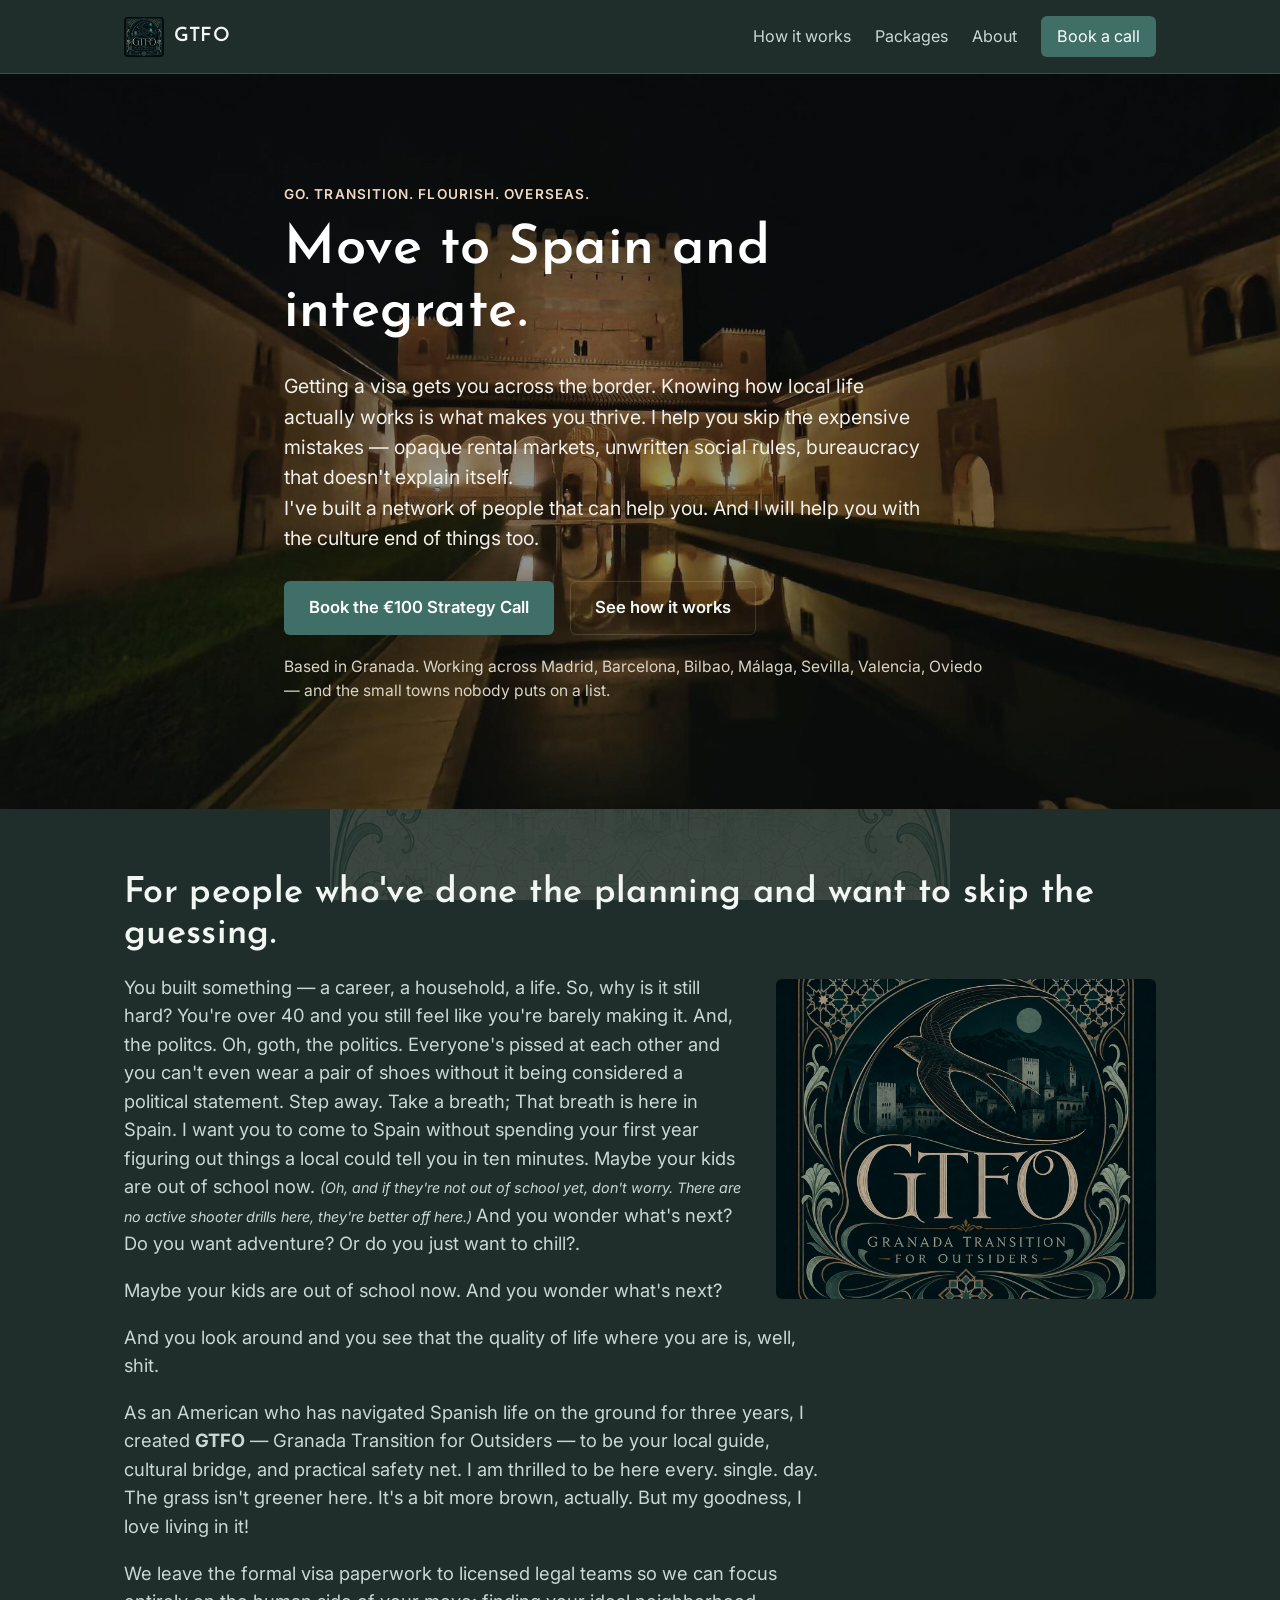
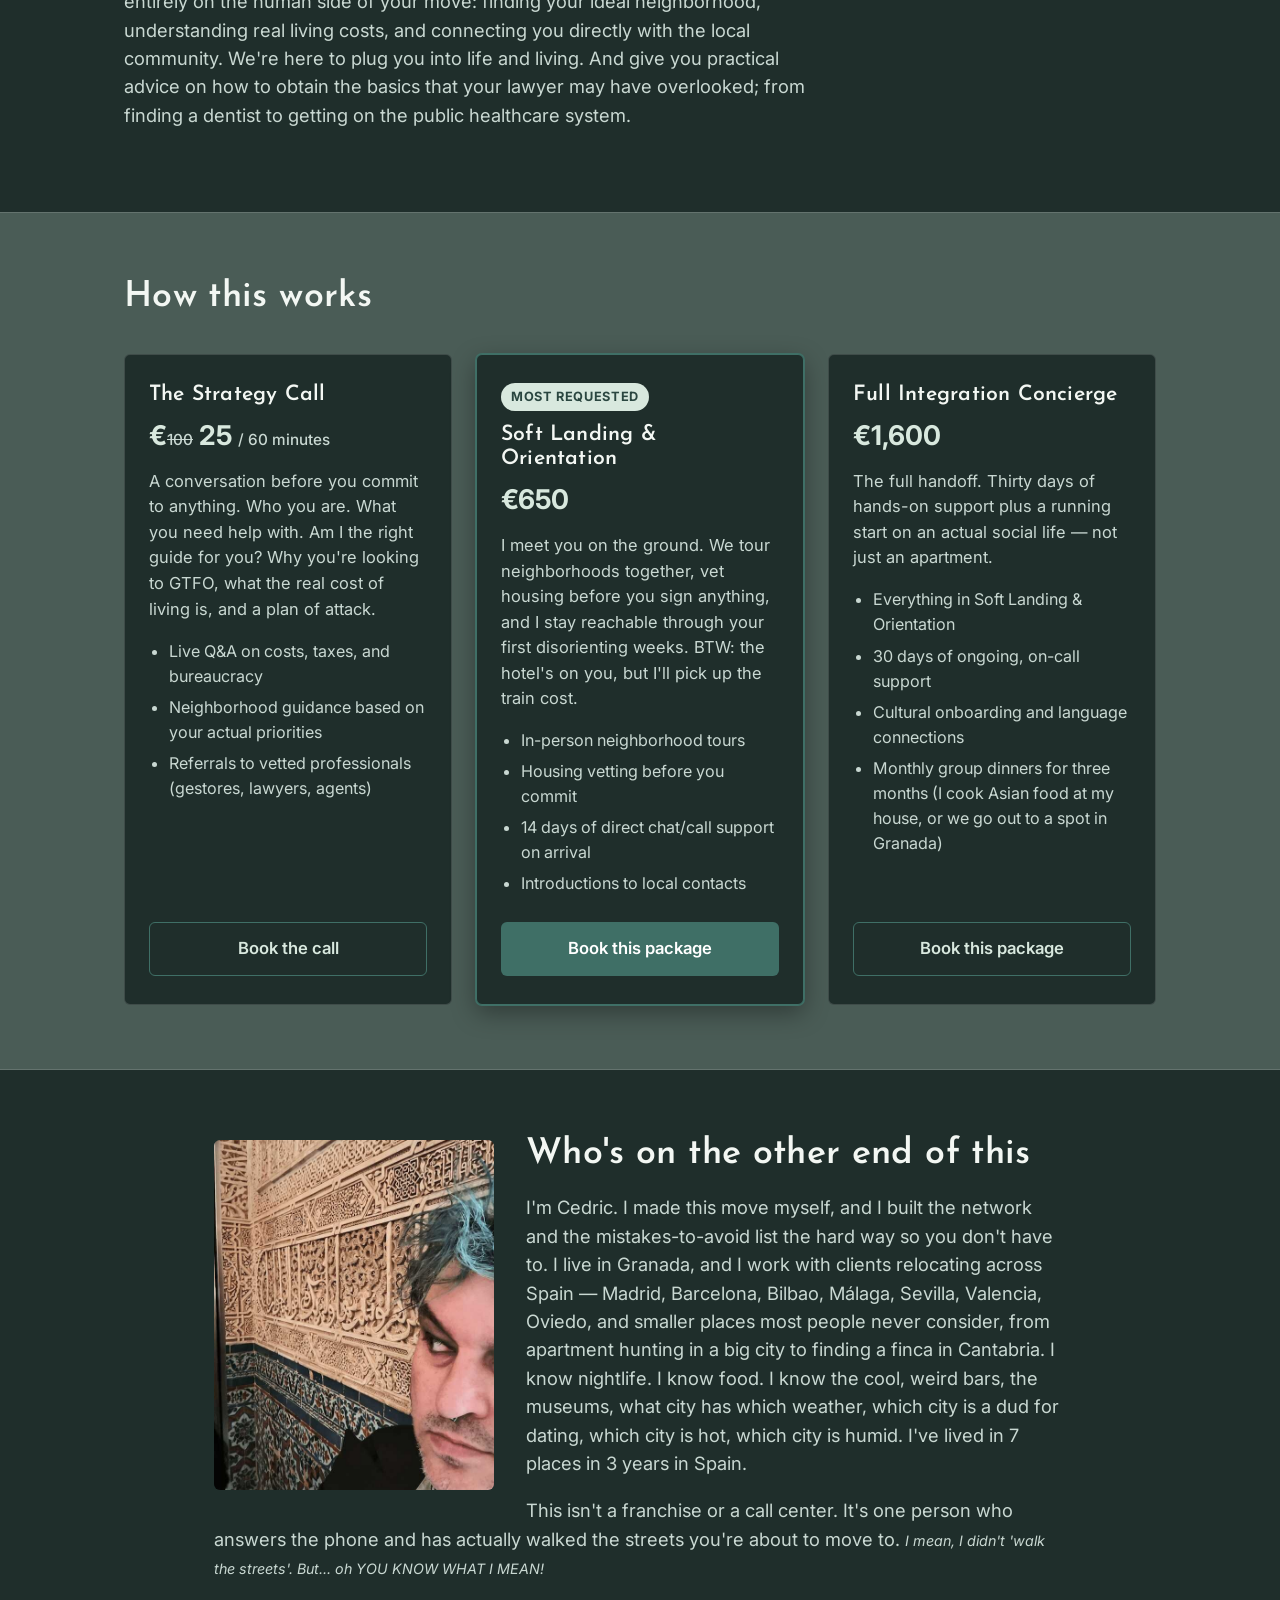
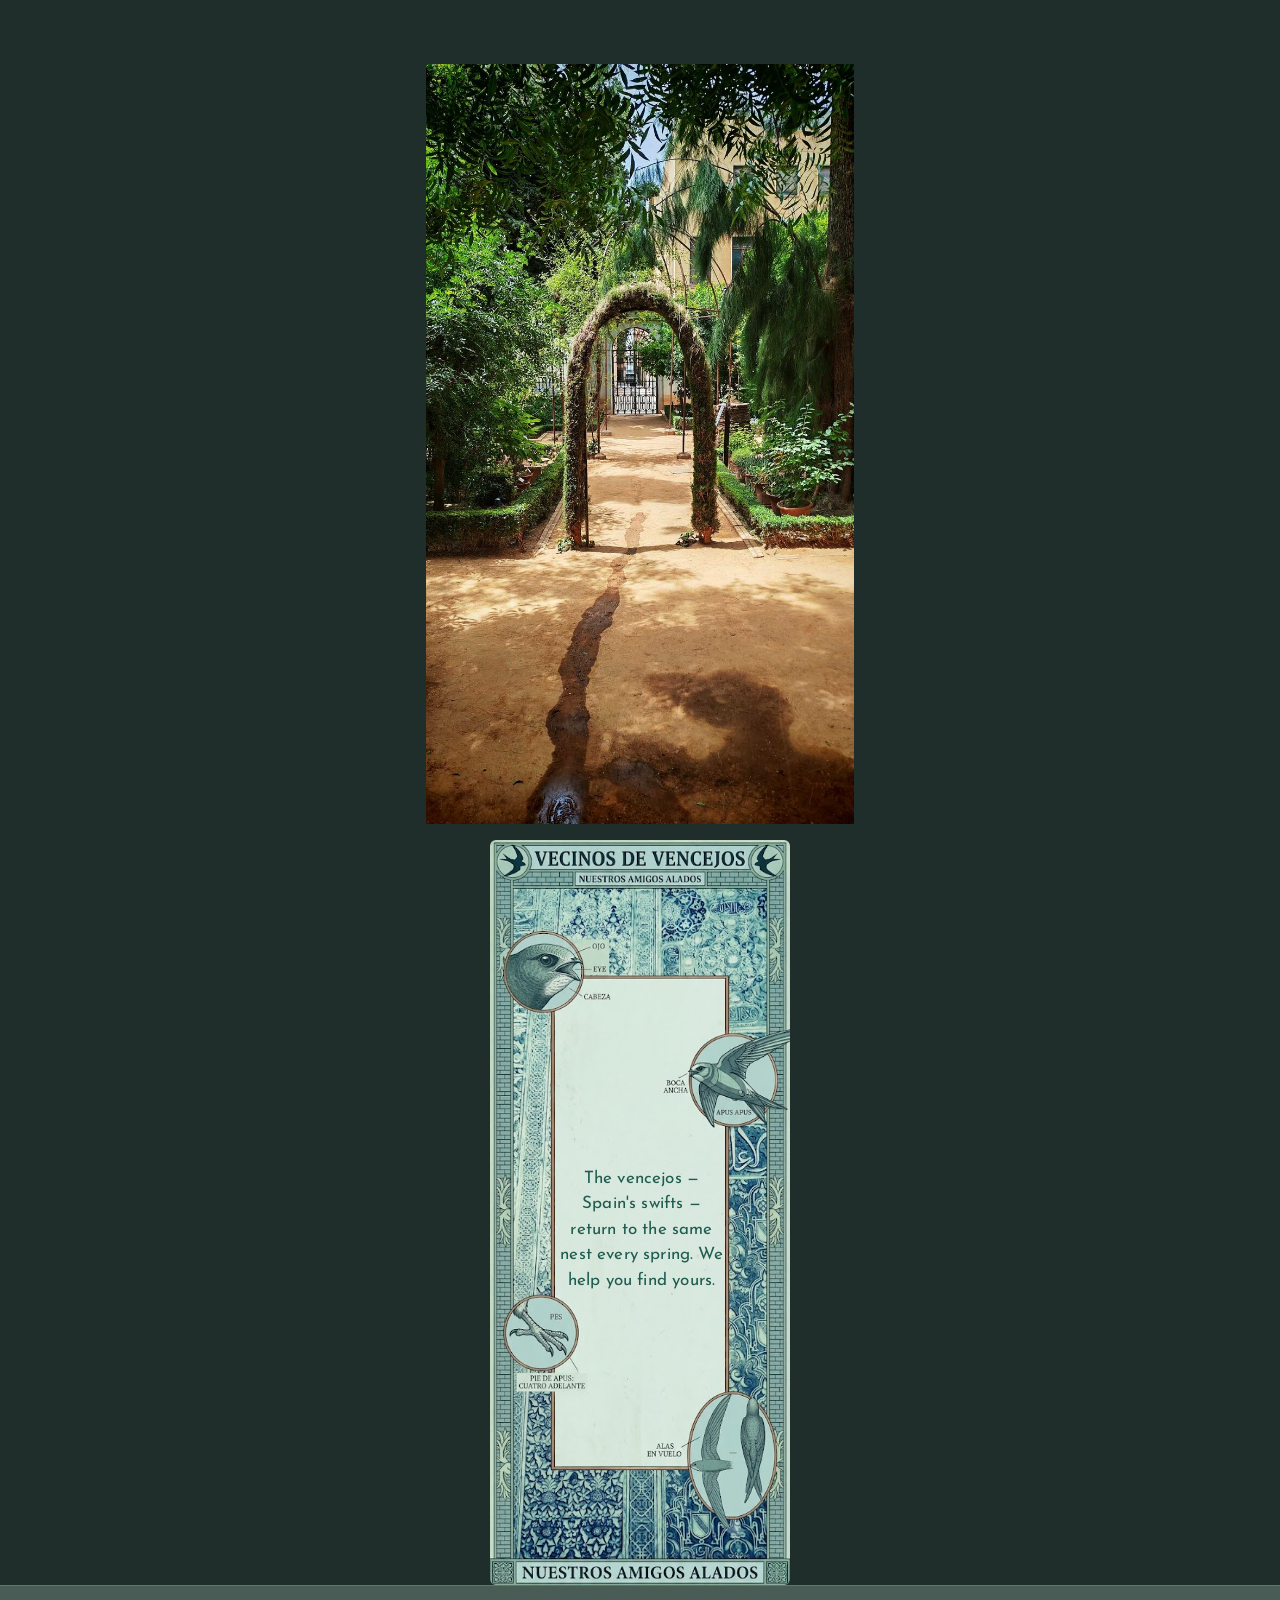
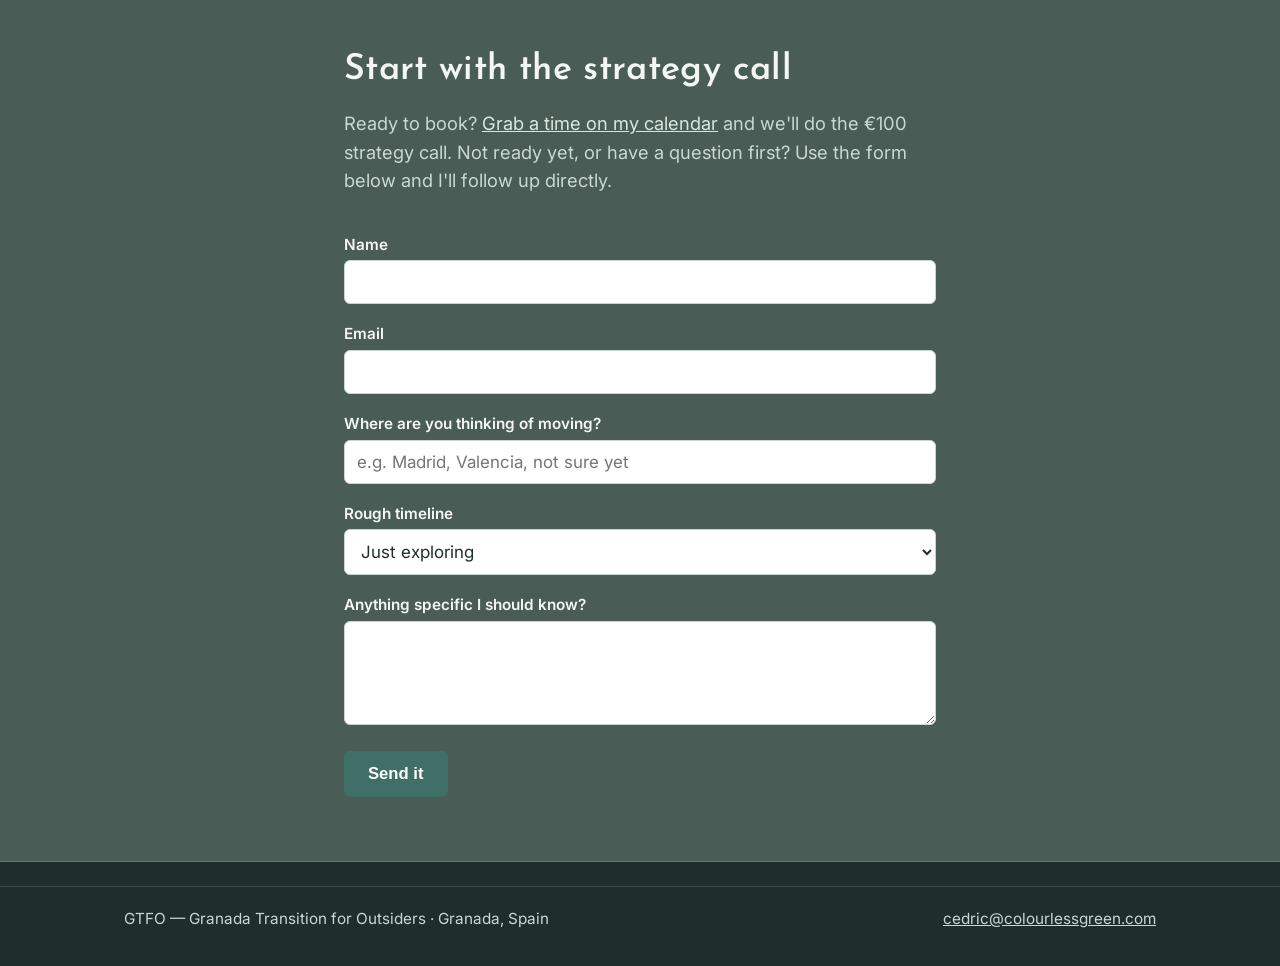
==== index.html @ a1a3aa91 "Rebrand to GTFO, add favicon/watermark, new packages page" ====
<!DOCTYPE html>
<html lang="en">
<head>
<meta charset="UTF-8">
<meta name="viewport" content="width=device-width, initial-scale=1.0">
<title>GTFO — Granada Transition for Outsiders</title>
<meta name="description" content="GTFO: Granada Transition for Outsiders. A Granada-based relocation guide for Americans moving to Spain. Straight answers on visas, housing, bureaucracy, and how to actually live there — from a strategy call to full-integration concierge support.">
<link rel="icon" type="image/png" href="assets/favicon.png">
<link rel="apple-touch-icon" href="assets/apple-touch-icon.png">
<link rel="stylesheet" href="styles.css">
<link rel="preconnect" href="https://fonts.googleapis.com">
<link rel="preconnect" href="https://fonts.gstatic.com" crossorigin>
<link href="https://fonts.googleapis.com/css2?family=Josefin+Sans:wght@400;600;700&family=Inter:wght@400;500;600;700&display=swap" rel="stylesheet">
</head>
<body>

<header class="site-header">
  <div class="wrap header-inner">
    <a class="brand" href="#top">
      <img src="assets/GTFOLogodk.png" alt="GTFO — Granada Transition for Outsiders" class="brand-mark" id="logo-img">
      <span class="brand-name">GTFO</span>
    </a>
    <nav class="site-nav">
      <a href="#how-it-works">How it works</a>
      <a href="packages.html">Packages</a>
      <a href="#about">About</a>
      <a href="https://calendly.com/vencejos" class="nav-cta" target="_blank" rel="noopener">Book a call</a>
    </nav>
  </div>
</header>

<main id="top">

  <section class="hero" style="background-image: linear-gradient(rgba(10,14,13,0.45), rgba(10,14,13,0.45)), url('assets/hero-alhambra-night.jpg');">
    <div class="wrap hero-inner">
      <p class="eyebrow">Go. Transition. Flourish. Overseas.</p>
      <h1>Move to Spain and integrate.</h1>
      <p class="hero-sub">Getting a visa gets you across the border. Knowing how local life actually works is what makes you thrive. I help you skip the expensive mistakes — opaque rental markets, unwritten social rules, bureaucracy that doesn't explain itself.
      <br>
      I've built a network of people that can help you. And I will help you with the culture end of things too.</p>
      <div class="hero-actions">
        <a href="https://calendly.com/vencejos" class="btn btn-primary" target="_blank" rel="noopener">Book the €100 Strategy Call</a>
        <a href="#pricing" class="btn btn-ghost">See how it works</a>
      </div>
      <p class="hero-note">Based in Granada. Working across Madrid, Barcelona, Bilbao, Málaga, Sevilla, Valencia, Oviedo — and the small towns nobody puts on a list.</p>
    </div>
  </section>

  <section class="section" id="who-its-for">
    <div class="wrap who-its-for-inner">
      <h2>For people who've done the planning and want to skip the guessing.</h2>
      <img src="assets/GTFOLogodk.png" alt="A quiet courtyard garden and fountain in Granada" class="who-its-for-img">
      <p class="lede">You built something — a career, a household, a life. So, why is it still hard? You're over 40 and you still feel like you're barely making it. And, the politcs. Oh, goth, the politics. Everyone's pissed at each other and you can't even wear a pair of shoes without it being considered a political statement. Step away. Take a breath; That breath is here in Spain. I want you to come to Spain without spending your first year figuring out things a local could tell you in ten minutes.
Maybe your kids are out of school now. <span class="aside">(Oh, and if they're not out of school yet, don't worry. There are no active shooter drills here, they're better off here.) </span> And you wonder what's next? Do you want adventure? Or do you just want to chill?.</p>
      <p class="lede">Maybe your kids are out of school now. And you wonder what's next?</p>
      <p class="lede">And you look around and you see that the quality of life where you are is, well, shit.</p>
      <p class="lede">As an American who has navigated Spanish life on the ground for three years, I created <strong>GTFO</strong> — Granada Transition for Outsiders — to be your local guide, cultural bridge, and practical safety net. I am thrilled to be here every. single. day. The grass isn't greener here. It's a bit more brown, actually. But my goodness, I love living in it!</p>
      <p class="lede">We leave the formal visa paperwork to licensed legal teams so we can focus entirely on the human side of your move: finding your ideal neighborhood, understanding real living costs, and connecting you directly with the local community. We're here to plug you into life and living. And give you practical advice on how to obtain the basics that your lawyer may have overlooked; from finding a dentist to getting on the public healthcare system.</p>
    </div>
  </section>

  <section class="section section-alt" id="how-it-works">
    <div class="wrap">
      <h2>How this works</h2>

      <div class="tiers" id="pricing">

        <article class="tier">
          <h3>The Strategy Call</h3>
          <p class="tier-price">€<span style="text-decoration: line-through;">100</span> 25 <span>/ 60 minutes</span></p>
          <p class="tier-desc">A conversation before you commit to anything. Who you are. What you need help with. Am I the right guide for you? Why you're looking to GTFO, what the real cost of living is, and a plan of attack.</p>
          <ul>
            <li>Live Q&amp;A on costs, taxes, and bureaucracy</li>
            <li>Neighborhood guidance based on your actual priorities</li>
            <li>Referrals to vetted professionals (gestores, lawyers, agents)</li>
          </ul>
          <a href="https://calendly.com/vencejos" class="btn btn-outline" target="_blank" rel="noopener">Book the call</a>
        </article>

        <article class="tier tier-featured">
          <p class="tier-badge">Most requested</p>
          <h3>Soft Landing &amp; Orientation</h3>
          <p class="tier-price">€650</p>
          <p class="tier-desc">I meet you on the ground. We tour neighborhoods together, vet housing before you sign anything, and I stay reachable through your first disorienting weeks. BTW: the hotel's on you, but I'll pick up the train cost.</p>
          <ul>
            <li>In-person neighborhood tours</li>
            <li>Housing vetting before you commit</li>
            <li>14 days of direct chat/call support on arrival</li>
            <li>Introductions to local contacts</li>
          </ul>
          <a href="https://calendly.com/vencejos" class="btn btn-primary" target="_blank" rel="noopener">Book this package</a>
        </article>

        <article class="tier">
          <h3>Full Integration Concierge</h3>
          <p class="tier-price">€1,600</p>
          <p class="tier-desc">The full handoff. Thirty days of hands-on support plus a running start on an actual social life — not just an apartment.</p>
          <ul>
            <li>Everything in Soft Landing &amp; Orientation</li>
            <li>30 days of ongoing, on-call support</li>
            <li>Cultural onboarding and language connections</li>
            <li>Monthly group dinners for three months (I cook Asian food at my house, or we go out to a spot in Granada)</li>
          </ul>
          <a href="https://calendly.com/vencejos" class="btn btn-outline" target="_blank" rel="noopener">Book this package</a>
        </article>

      </div>
    </div>
  </section>

  <section class="section" id="about">
    <div class="wrap about-inner">
      <img src="assets/about-founder.jpg" alt="Cedric, founder of Vecinos de Vencejos, at the Alhambra in Granada" class="about-photo">
      <h2>Who's on the other end of this</h2>
      <p class="lede">I'm Cedric. I made this move myself, and I built the network and the mistakes-to-avoid list the hard way so you don't have to. I live in Granada, and I work with clients relocating across Spain — Madrid, Barcelona, Bilbao, Málaga, Sevilla, Valencia, Oviedo, and smaller places most people never consider, from apartment hunting in a big city to finding a finca in Cantabria. I know nightlife. I know food. I know the cool, weird bars, the museums, what city has which weather, which city is a dud for dating, which city is hot, which city is humid. I've lived in 7 places in 3 years in Spain.</p>
      <p class="lede">This isn't a franchise or a call center. It's one person who answers the phone and has actually walked the streets you're about to move to. <span class="aside">I mean, I didn't 'walk the streets'. But... oh YOU KNOW WHAT I MEAN!</span></p>
    </div>
  </section>

  <section class="trailer">
    <img src="assets/trailer-arch.jpg" alt="A moss-covered garden archway in Granada" class="trailer-img" style="object-fit: contain;">
  </section>

  <section class="brand-frame">
    <div class="wrap">
      <div class="brand-frame-panel">
        <img src="assets/BLue long background.jpg" alt="Illustrated guide to the common swift, styled after Alhambra tilework — legacy Vecinos de Vencejos artwork" class="brand-frame-img">
        <div class="brand-frame-text">
          <p>The vencejos — Spain's swifts — return to the same nest every spring. We help you find yours.</p>
        </div>
      </div>
    </div>
  </section>

  <!--
    Testimonial section — activate once the first client testimonial is ready.
    <section class="section section-alt" id="testimonials">
      <div class="wrap">
        <h2>What clients say</h2>
        <blockquote class="testimonial">
          <p>"Quote goes here."</p>
          <cite>— Name, moved to City</cite>
        </blockquote>
      </div>
    </section>
  -->

  <section class="section section-alt" id="contact">
    <div class="wrap contact-inner">
      <h2>Start with the strategy call</h2>
      <p class="lede">Ready to book? <a href="https://calendly.com/vencejos" target="_blank" rel="noopener">Grab a time on my calendar</a> and we'll do the €100 strategy call. Not ready yet, or have a question first? Use the form below and I'll follow up directly.</p>

      <form name="relocation-lead" method="POST" data-netlify="true" netlify-honeypot="bot-field" class="lead-form">
        <input type="hidden" name="form-name" value="relocation-lead">
        <p class="hp-field"><label>Don't fill this out if you're human: <input name="bot-field"></label></p>

        <label for="name">Name</label>
        <input type="text" id="name" name="name" required>

        <label for="email">Email</label>
        <input type="email" id="email" name="email" required>

        <label for="city">Where are you thinking of moving?</label>
        <input type="text" id="city" name="city" placeholder="e.g. Madrid, Valencia, not sure yet">

        <label for="timeline">Rough timeline</label>
        <select id="timeline" name="timeline">
          <option value="just exploring">Just exploring</option>
          <option value="within a year">Moving within a year</option>
          <option value="within 3 months">Moving within 3 months</option>
          <option value="already there">Already in Spain</option>
        </select>

        <label for="message">Anything specific I should know?</label>
        <textarea id="message" name="message" rows="4"></textarea>

        <button type="submit" class="btn btn-primary">Send it</button>
      </form>
    </div>
  </section>

</main>

<footer class="site-footer">
  <div class="wrap footer-inner">
    <p>GTFO — Granada Transition for Outsiders · Granada, Spain</p>
    <p><a href="mailto:cedric@colourlessgreen.com">cedric@colourlessgreen.com</a></p>
  </div>
</footer>

</body>
</html>
---- styles.css ----
:root {
  /* Dark theme: page background is the darkest teal, section-alt is a
     mid teal panel, and text runs light-on-dark throughout. */
  --ink: #f3f7f3;        /* primary text (was the light "paper" value) */
  --ink-soft: #c9d8d2;    /* muted/secondary text — a new tone, not a literal
                             reuse of the old paper-alt, since paper and
                             paper-alt were too close in lightness to work
                             as a text pair (not enough contrast between
                             body text and muted text) */
  --paper: #1f2e2b;       /* page background (was the dark "ink" value) */
  --paper-alt: #4a5c56;   /* alternating section background */
  --line: rgba(255, 255, 255, 0.14);
  --accent: #3f6f66;
  --accent-dark: #2a4640;
  --accent-soft: #d8e8de;
  --max: 1080px;
  --radius: 6px;
  font-size: 17px;
}

* { box-sizing: border-box; }

html { scroll-behavior: smooth; }

body {
  position: relative;
  margin: 0;
  background: var(--paper);
  color: var(--ink);
  font-family: 'Inter', system-ui, -apple-system, sans-serif;
  line-height: 1.55;
}

/* Whole-page watermark — fixed behind all content, only visible where a
   section doesn't set its own background color. */
body::before {
  content: "";
  position: fixed;
  inset: 0;
  background-image: url('assets/GTFO Background.png');
  background-repeat: no-repeat;
  background-position: top center;
  background-size: 620px auto;
  opacity: 0.14;
  pointer-events: none;
  z-index: 0;
}

.site-header,
main,
.site-footer {
  position: relative;
  z-index: 1;
}

@media (max-width: 640px) {
  body::before {
    background-size: 320px auto;
    opacity: 0.09;
  }
}

h1, h2, h3 {
  font-family: 'Josefin Sans', 'Century Gothic', sans-serif;
  letter-spacing: 0.01em;
  font-weight: 600;
  color: var(--ink);
  line-height: 1.15;
  margin: 0 0 0.5em;
}

h1 { font-size: clamp(2.1rem, 4.5vw, 3.2rem); }
h2 { font-size: clamp(1.5rem, 3vw, 2.1rem); }
h3 { font-size: 1.25rem; margin-bottom: 0.35em; }

p { margin: 0 0 1em; }

a { color: var(--accent-soft); }

.wrap {
  max-width: var(--max);
  margin: 0 auto;
  padding: 0 24px;
}

/* Header */

.site-header {
  border-bottom: 1px solid var(--line);
  background: var(--paper);
  position: sticky;
  top: 0;
  z-index: 10;
}

.header-inner {
  display: flex;
  align-items: center;
  justify-content: space-between;
  padding-top: 16px;
  padding-bottom: 16px;
}

.brand {
  display: flex;
  align-items: center;
  gap: 10px;
  text-decoration: none;
  color: var(--ink);
}

.brand-mark {
  height: 40px;
  width: auto;
  display: block;
  border-radius: 4px;
}

.brand-name {
  font-family: 'Josefin Sans', 'Century Gothic', sans-serif;
  letter-spacing: 0.01em;
  font-weight: 600;
  font-size: 1.15rem;
}

.site-nav {
  display: flex;
  align-items: center;
  gap: 24px;
  font-size: 0.95rem;
}

.site-nav a {
  color: var(--ink-soft);
  text-decoration: none;
}

.site-nav a:hover { color: var(--ink); }

.nav-cta {
  background: var(--accent);
  color: #fff !important;
  padding: 8px 16px;
  border-radius: var(--radius);
}

.nav-cta:hover { background: var(--accent-dark); }

/* Hero */

.hero {
  padding: 110px 0 90px;
  background-size: cover;
  background-position: center;
  background-color: var(--paper);
}

.hero-inner { max-width: 760px; }

.eyebrow {
  text-transform: uppercase;
  letter-spacing: 0.08em;
  font-size: 0.8rem;
  font-weight: 600;
  color: #f0d9c4;
  margin-bottom: 14px;
}

.hero h1 { color: #fff; }

.hero-sub {
  font-size: 1.15rem;
  color: #f1efe8;
  max-width: 640px;
}

.hero-actions {
  display: flex;
  gap: 16px;
  flex-wrap: wrap;
  margin: 28px 0 20px;
}

.hero-note {
  font-size: 0.92rem;
  color: #d9d4c6;
}

/* Who it's for */

.who-its-for-inner {
  display: flow-root; /* clearfix so the section contains the floated image */
}

.who-its-for-img {
  float: right;
  width: 380px;
  max-width: 45%;
  height: 320px;
  object-fit: cover;
  border-radius: var(--radius);
  margin: 6px 0 20px 32px;
}

/* About */

.about-inner {
  display: flow-root; /* clearfix so the section contains the floated image */
  max-width: 900px;
}

.about-photo {
  float: left;
  width: 280px;
  max-width: 45%;
  border-radius: var(--radius);
  object-fit: cover;
  aspect-ratio: 4 / 5;
  margin: 6px 32px 20px 0;
}

/* Trailer image — full-width scene-setting banner between About and the brand frame */

.trailer {
  width: 100%;
  height: 760px;
  overflow: hidden;
}

.trailer-img {
  width: 100%;
  height: 100%;
  object-fit: cover;
  object-position: center top;
  display: block;
}

@media (max-width: 700px) {
  .trailer { height: 480px; }
}

/* Brand frame — the illustrated swift/Alhambra-tile poster used as a
   literal picture frame, with a short line of copy sitting inside its
   blank inner panel. The inset percentages below are an eyeballed match
   to the poster's border thickness — nudge them if the text doesn't
   land inside the blank area cleanly at your screen size. */

.brand-frame {
  padding: 16px 0 0;
}

.brand-frame-panel {
  position: relative;
  width: 100%;
  max-width: 300px;
  margin: 0 auto;
}

.brand-frame-img {
  display: block;
  width: 100%;
  height: auto;
  border-radius: var(--radius);
}

.brand-frame-text {
  position: absolute;
  top: 19%;
  bottom: 14.5%;
  left: 23%;
  right: 22%;
  display: flex;
  align-items: center;
  justify-content: center;
  text-align: center;
}

.brand-frame-text p {
  font-family: 'Josefin Sans', 'Century Gothic', sans-serif;
  letter-spacing: 0.01em;
  font-size: 1rem;
  line-height: 1.5;
  color: #1f5c50;
  margin: 0;
}

/* Buttons */

.btn {
  display: inline-block;
  padding: 13px 24px;
  border-radius: var(--radius);
  text-decoration: none;
  font-weight: 600;
  font-size: 0.98rem;
  border: 1px solid transparent;
}

.btn-primary {
  background: var(--accent);
  color: #fff;
}
.btn-primary:hover { background: var(--accent-dark); }

.btn-ghost {
  color: var(--ink);
  border-color: var(--line);
}
.btn-ghost:hover { border-color: var(--ink-soft); }

.btn-outline {
  color: var(--accent-soft);
  border-color: var(--accent);
  background: transparent;
}
.btn-outline:hover {
  background: var(--accent);
  color: #fff;
  border-color: var(--accent);
}

/* Sections */

.section {
  padding: 64px 0;
}

.section-alt {
  background: var(--paper-alt);
  border-top: 1px solid var(--line);
  border-bottom: 1px solid var(--line);
}

.lede {
  font-size: 1.08rem;
  color: var(--ink-soft);
  max-width: 700px;
}

.about-inner .lede { max-width: none; }

.aside {
  font-size: 0.78em;
  color: var(--ink-soft);
  font-style: italic;
}

/* Tiers */

.tiers {
  display: grid;
  grid-template-columns: repeat(3, 1fr);
  gap: 24px;
  margin-top: 36px;
}

.tier {
  background: var(--paper);
  border: 1px solid var(--line);
  border-radius: var(--radius);
  padding: 28px 24px;
  display: flex;
  flex-direction: column;
}

.tier-featured {
  border-color: var(--accent);
  box-shadow: 0 0 0 1px var(--accent), 0 8px 24px rgba(0, 0, 0, 0.35);
}

.tier-badge {
  display: inline-block;
  background: var(--accent-soft);
  color: var(--accent-dark);
  font-size: 0.75rem;
  font-weight: 700;
  text-transform: uppercase;
  letter-spacing: 0.05em;
  padding: 4px 10px;
  border-radius: 999px;
  margin: 0 0 12px;
  width: fit-content;
}

.tier-price {
  font-size: 1.6rem;
  font-weight: 700;
  color: var(--accent-soft);
  margin: 0 0 12px;
}

.tier-price span {
  font-size: 0.9rem;
  font-weight: 500;
  color: var(--ink-soft);
}

.tier-desc {
  color: var(--ink-soft);
  font-size: 0.97rem;
}

.tier ul {
  padding-left: 20px;
  margin: 0 0 20px;
  color: var(--ink-soft);
  font-size: 0.95rem;
}

.tier li { margin-bottom: 6px; }

.tier .btn { margin-top: auto; text-align: center; }

/* Contact / form */

.contact-inner { max-width: 640px; }

.lead-form {
  display: flex;
  flex-direction: column;
  gap: 4px;
  margin-top: 24px;
}

.lead-form label {
  font-size: 0.9rem;
  font-weight: 600;
  margin-top: 14px;
}

.lead-form input,
.lead-form select,
.lead-form textarea {
  font-family: inherit;
  font-size: 1rem;
  padding: 11px 12px;
  border: 1px solid #c9d5d0;
  border-radius: var(--radius);
  background: #fff;
  color: #1f2e2b;
}

.lead-form button {
  margin-top: 22px;
  align-self: flex-start;
  border: none;
  cursor: pointer;
}

.hp-field {
  position: absolute;
  left: -9999px;
}

/* Testimonial (kept ready for when activated) */

.testimonial {
  font-family: 'Josefin Sans', 'Century Gothic', sans-serif;
  letter-spacing: 0.01em;
  font-size: 1.3rem;
  margin: 0;
  padding: 0;
  border: none;
}

.testimonial cite {
  display: block;
  margin-top: 12px;
  font-family: 'Inter', sans-serif;
  font-size: 0.9rem;
  font-style: normal;
  color: var(--ink-soft);
}

/* Footer */

.site-footer {
  border-top: 1px solid var(--line);
  padding: 20px 0;
  margin-top: 24px;
}

.footer-inner {
  display: flex;
  justify-content: space-between;
  flex-wrap: wrap;
  gap: 8px;
  font-size: 0.9rem;
  color: var(--ink-soft);
}

.footer-inner a {
  color: var(--ink-soft);
}

/* Packages page */

.packages-hero {
  padding-bottom: 24px;
  text-align: center;
}

.packages-hero .hero-sub {
  max-width: 600px;
  margin: 0 auto;
  color: var(--ink-soft);
}

.packages-hero .eyebrow {
  text-align: center;
}

.tier-actions {
  margin-top: auto;
  display: flex;
  flex-direction: column;
  gap: 10px;
}

.tier-actions .btn { width: 100%; text-align: center; }

.tier-actions .btn-ghost {
  background: none;
  cursor: pointer;
  font-family: inherit;
}

.wise-note {
  margin: 28px 0 0;
  font-size: 0.85rem;
  color: var(--ink-soft);
  text-align: center;
}

.package-choice {
  border: 1px solid var(--line);
  border-radius: var(--radius);
  padding: 14px 16px;
  margin: 18px 0 4px;
}

.package-choice legend {
  font-weight: 600;
  font-size: 0.9rem;
  padding: 0 6px;
}

.radio-label {
  display: flex;
  align-items: center;
  gap: 8px;
  font-size: 0.95rem;
  font-weight: 400;
  margin: 8px 0 0 !important;
  color: var(--ink);
}

.radio-label input { width: auto; }

/* Responsive */

@media (max-width: 860px) {
  .tiers {
    grid-template-columns: 1fr;
  }
  .site-nav {
    gap: 14px;
    font-size: 0.85rem;
  }
  .hero { padding: 56px 0 40px; }
  .section { padding: 48px 0; }
}

@media (max-width: 640px) {
  .who-its-for-img,
  .about-photo {
    float: none;
    width: 100%;
    max-width: 100%;
    margin: 0 0 20px;
  }
}
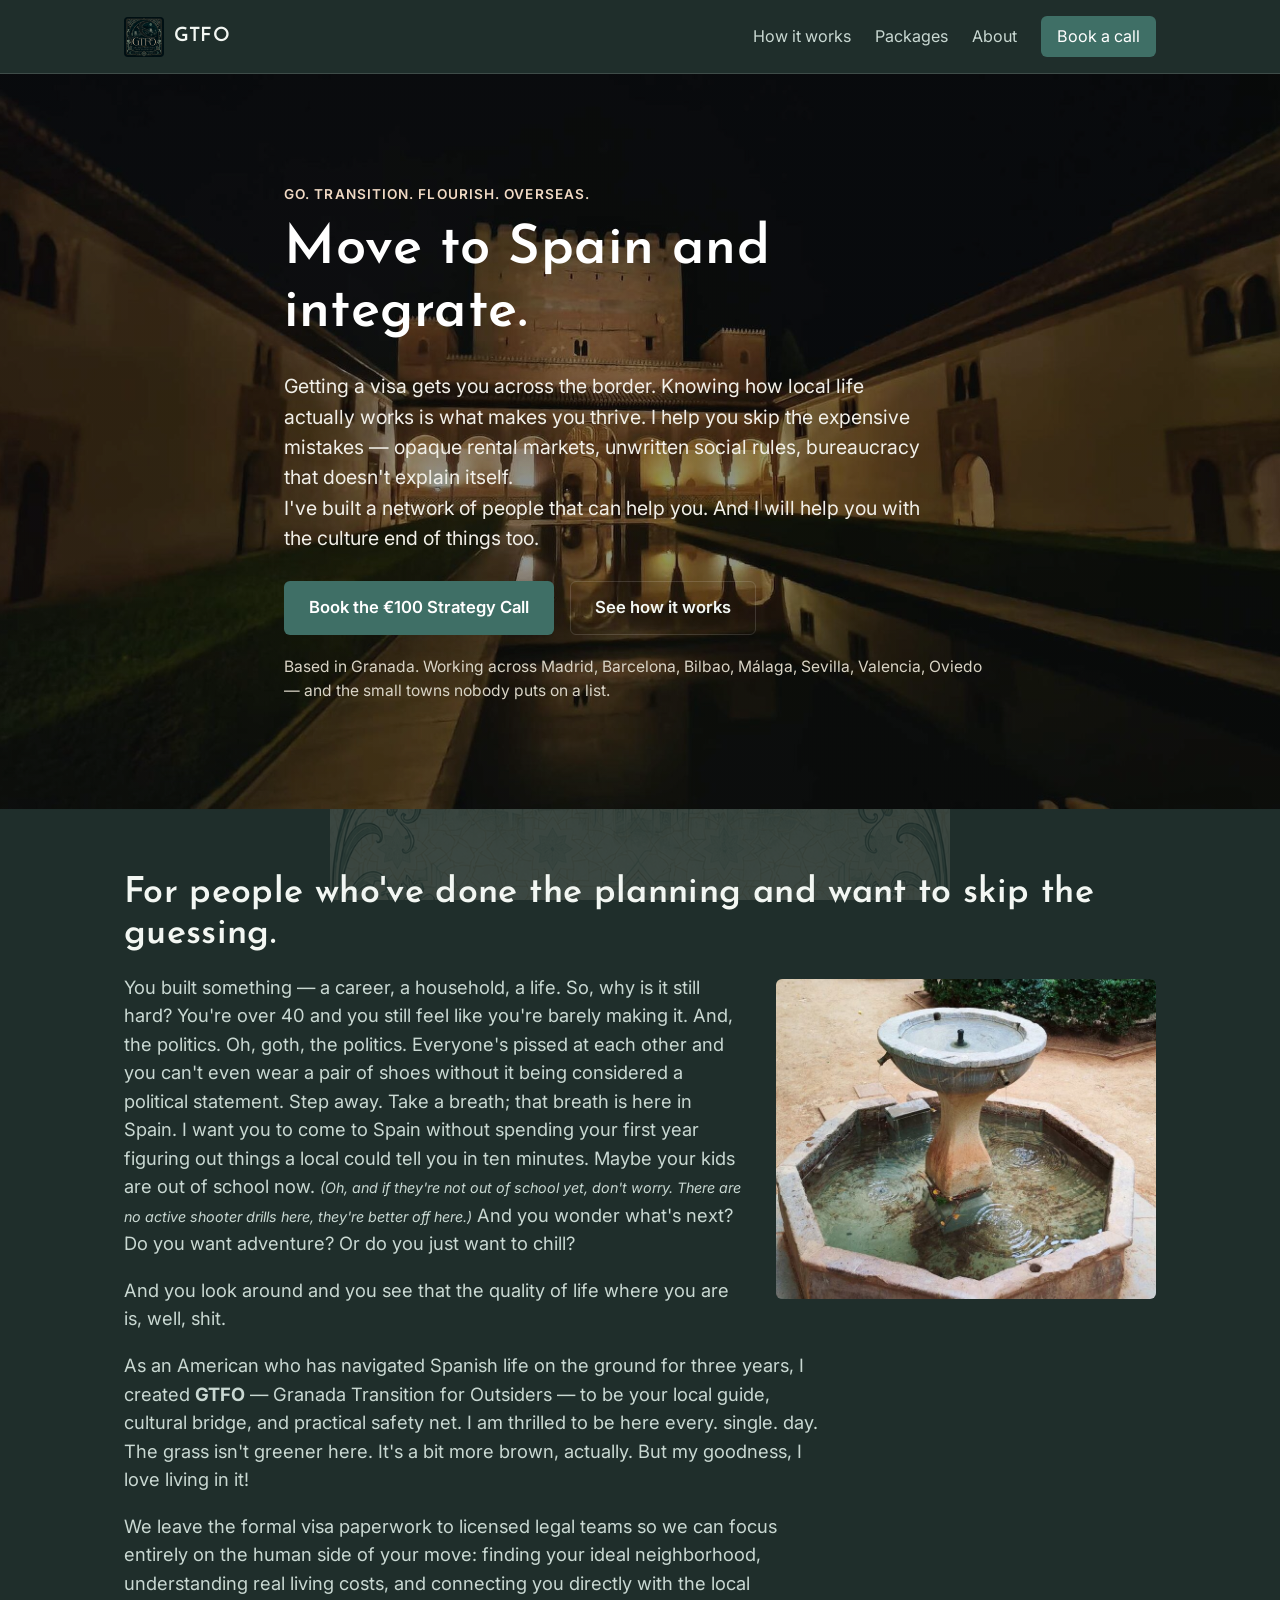
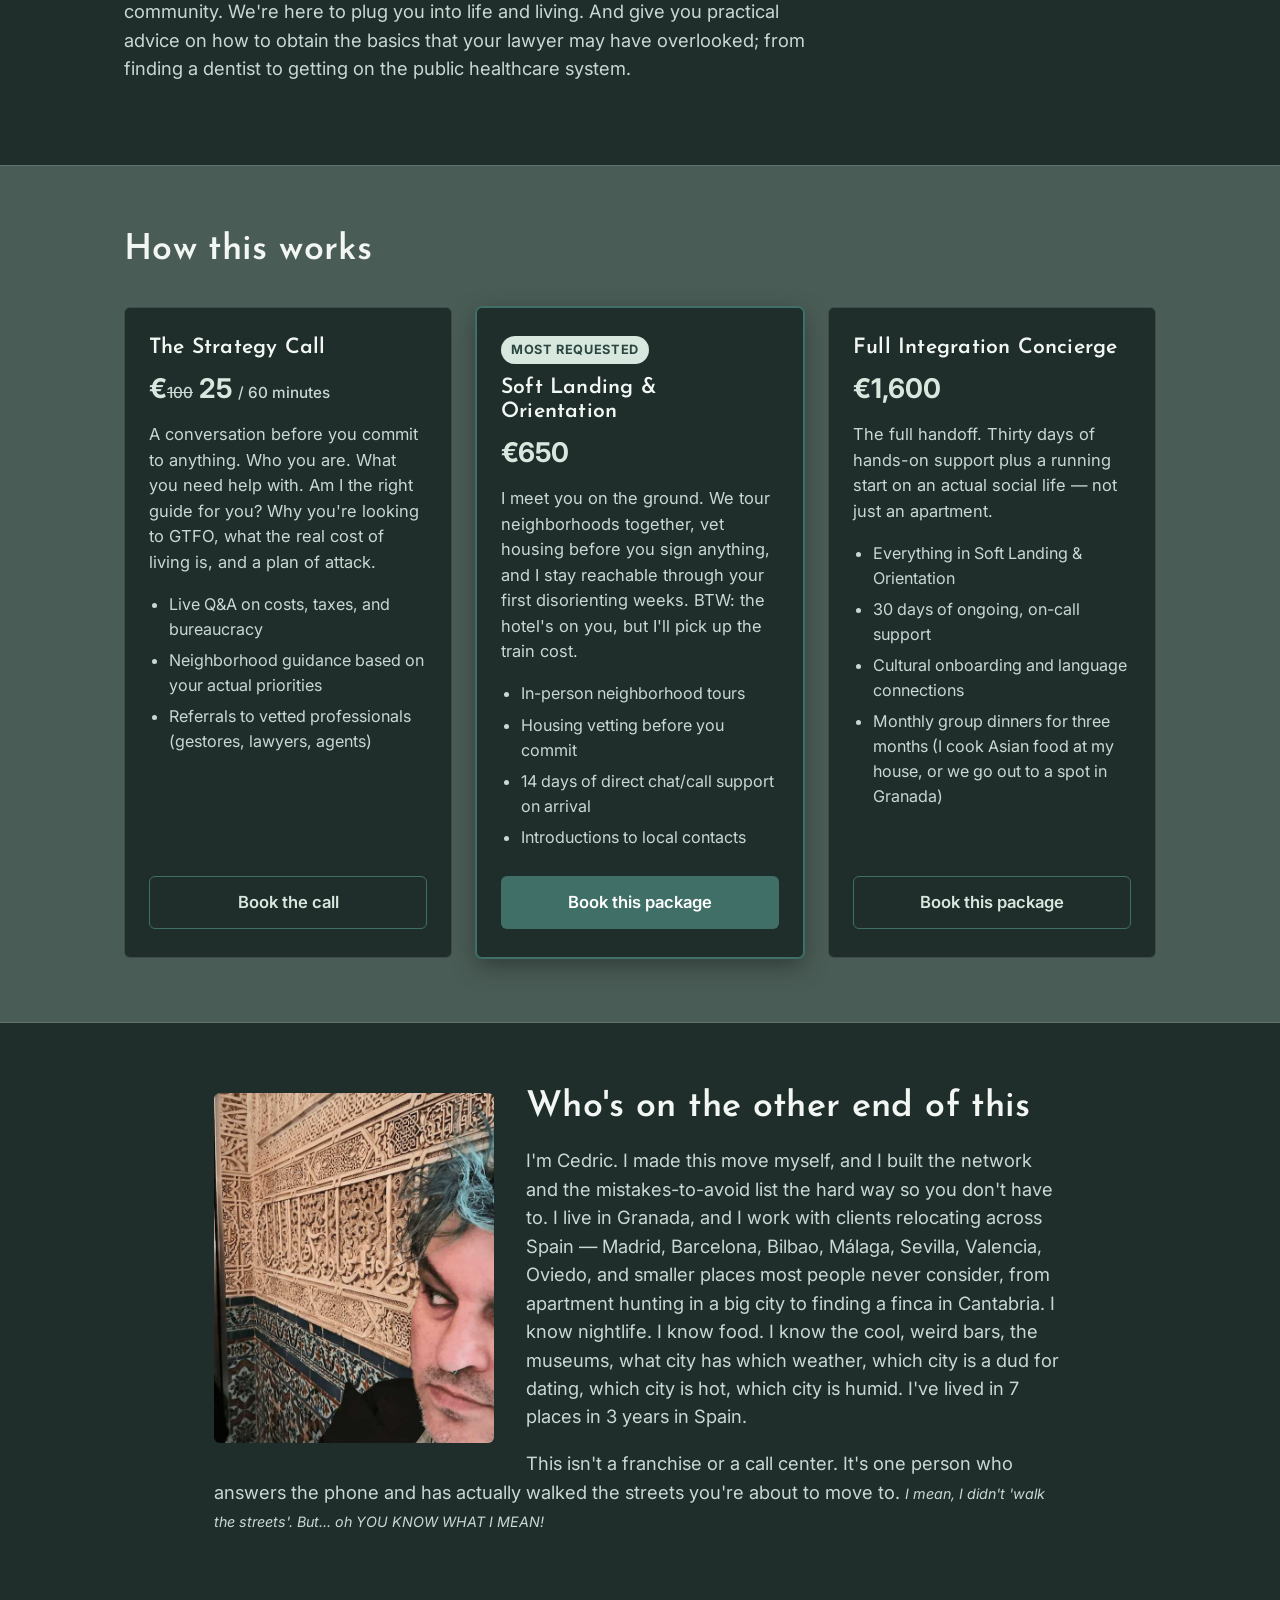
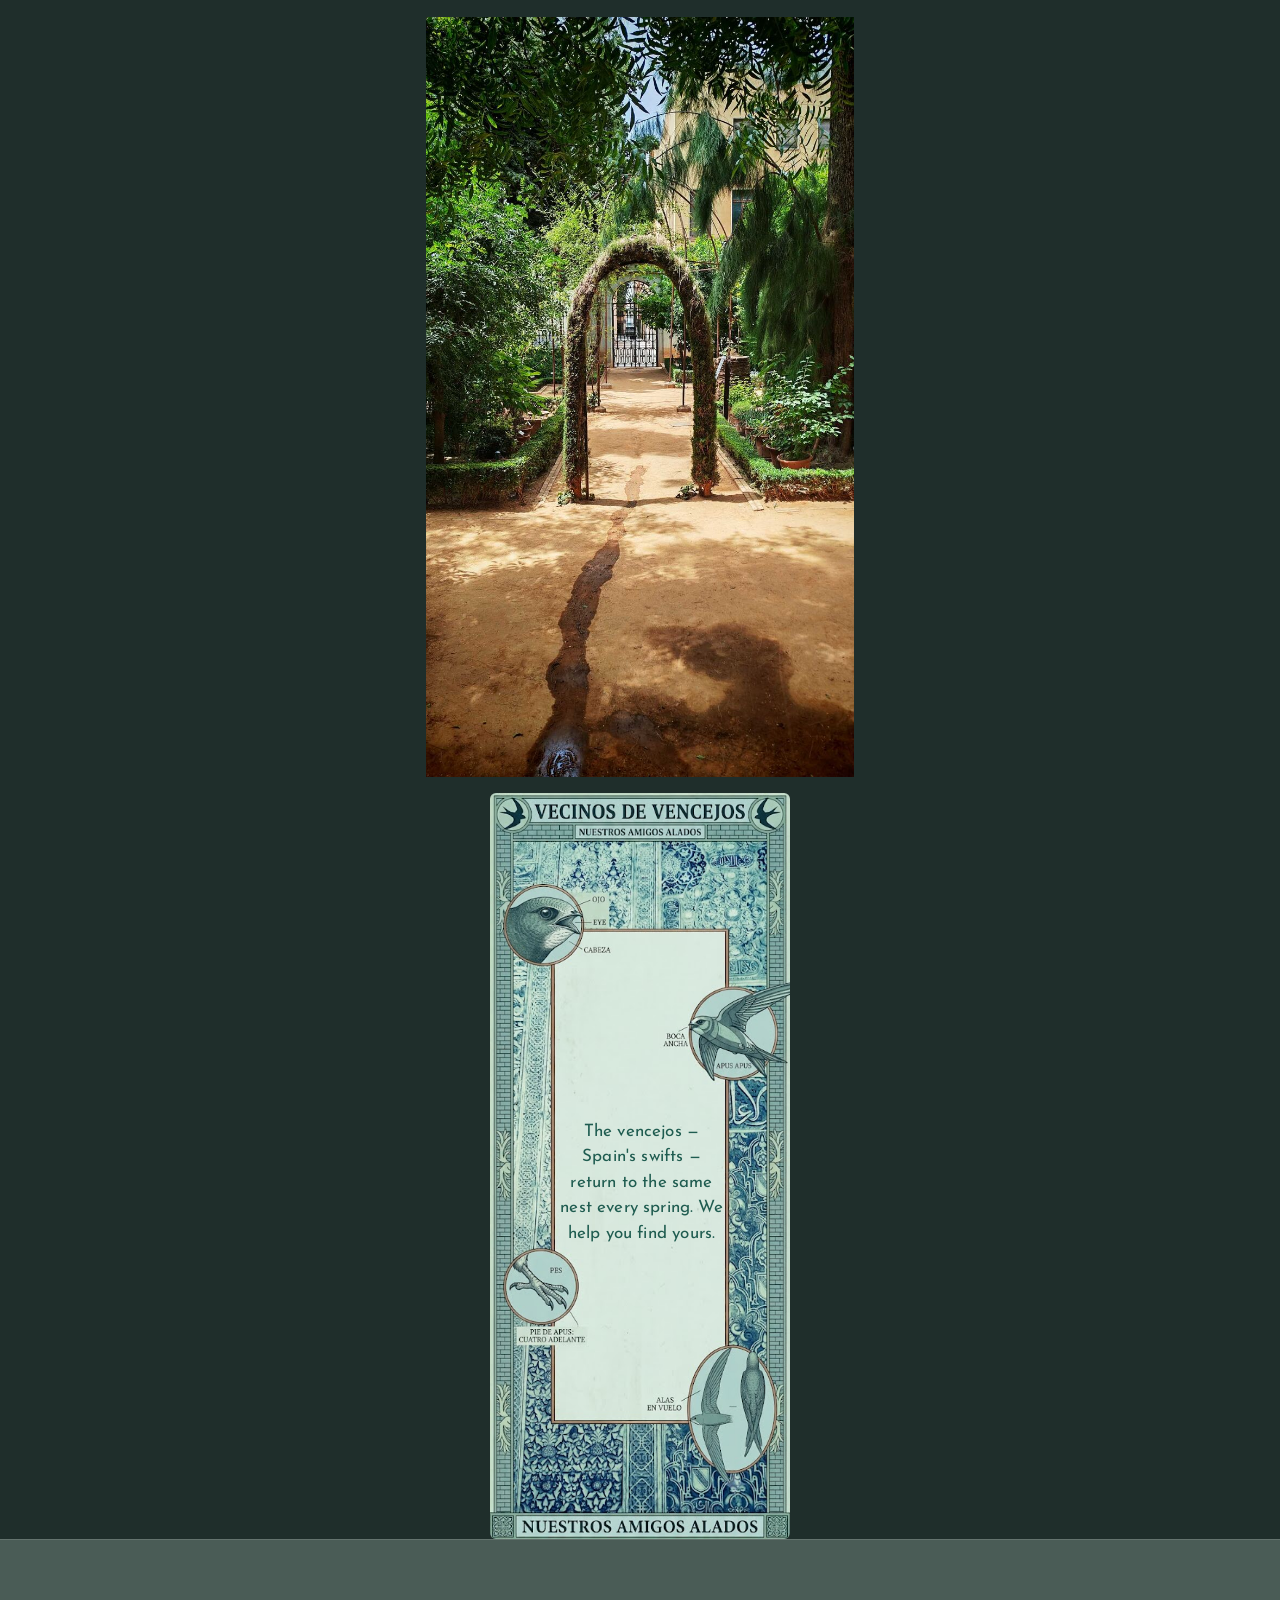
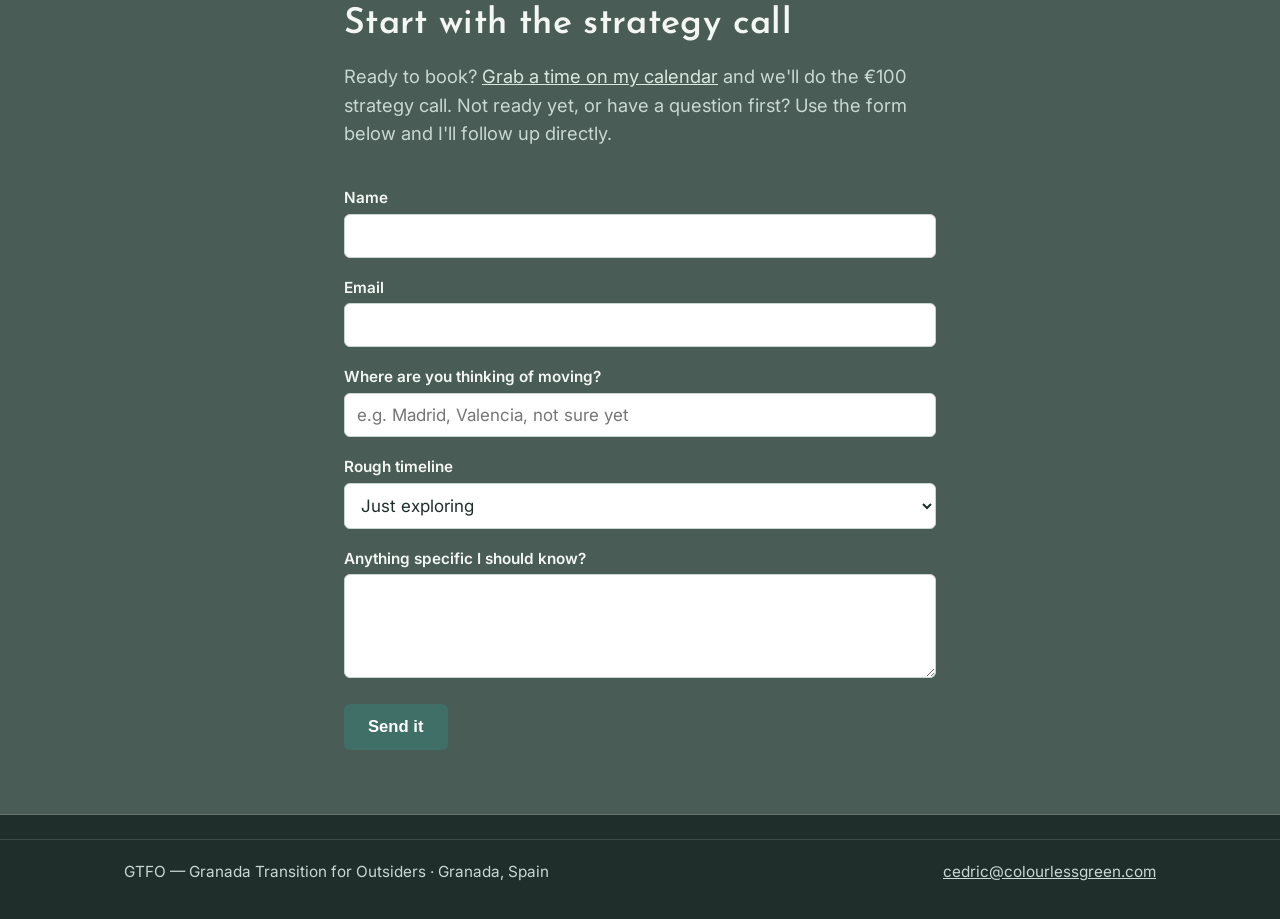
==== commit c8bba805: "Rewrite Who's-it-for copy" ====
--- a/index.html
+++ b/index.html
@@ -49,10 +49,8 @@
   <section class="section" id="who-its-for">
     <div class="wrap who-its-for-inner">
       <h2>For people who've done the planning and want to skip the guessing.</h2>
-      <img src="assets/GTFOLogodk.png" alt="A quiet courtyard garden and fountain in Granada" class="who-its-for-img">
-      <p class="lede">You built something — a career, a household, a life. So, why is it still hard? You're over 40 and you still feel like you're barely making it. And, the politcs. Oh, goth, the politics. Everyone's pissed at each other and you can't even wear a pair of shoes without it being considered a political statement. Step away. Take a breath; That breath is here in Spain. I want you to come to Spain without spending your first year figuring out things a local could tell you in ten minutes.
-Maybe your kids are out of school now. <span class="aside">(Oh, and if they're not out of school yet, don't worry. There are no active shooter drills here, they're better off here.) </span> And you wonder what's next? Do you want adventure? Or do you just want to chill?.</p>
-      <p class="lede">Maybe your kids are out of school now. And you wonder what's next?</p>
+      <img src="assets/garden-fountain.jpg" alt="A quiet courtyard garden and fountain in Granada" class="who-its-for-img">
+      <p class="lede">You built something — a career, a household, a life. So, why is it still hard? You're over 40 and you still feel like you're barely making it. And, the politics. Oh, goth, the politics. Everyone's pissed at each other and you can't even wear a pair of shoes without it being considered a political statement. Step away. Take a breath; that breath is here in Spain. I want you to come to Spain without spending your first year figuring out things a local could tell you in ten minutes. Maybe your kids are out of school now. <span class="aside">(Oh, and if they're not out of school yet, don't worry. There are no active shooter drills here, they're better off here.)</span> And you wonder what's next? Do you want adventure? Or do you just want to chill?</p>
       <p class="lede">And you look around and you see that the quality of life where you are is, well, shit.</p>
       <p class="lede">As an American who has navigated Spanish life on the ground for three years, I created <strong>GTFO</strong> — Granada Transition for Outsiders — to be your local guide, cultural bridge, and practical safety net. I am thrilled to be here every. single. day. The grass isn't greener here. It's a bit more brown, actually. But my goodness, I love living in it!</p>
       <p class="lede">We leave the formal visa paperwork to licensed legal teams so we can focus entirely on the human side of your move: finding your ideal neighborhood, understanding real living costs, and connecting you directly with the local community. We're here to plug you into life and living. And give you practical advice on how to obtain the basics that your lawyer may have overlooked; from finding a dentist to getting on the public healthcare system.</p>
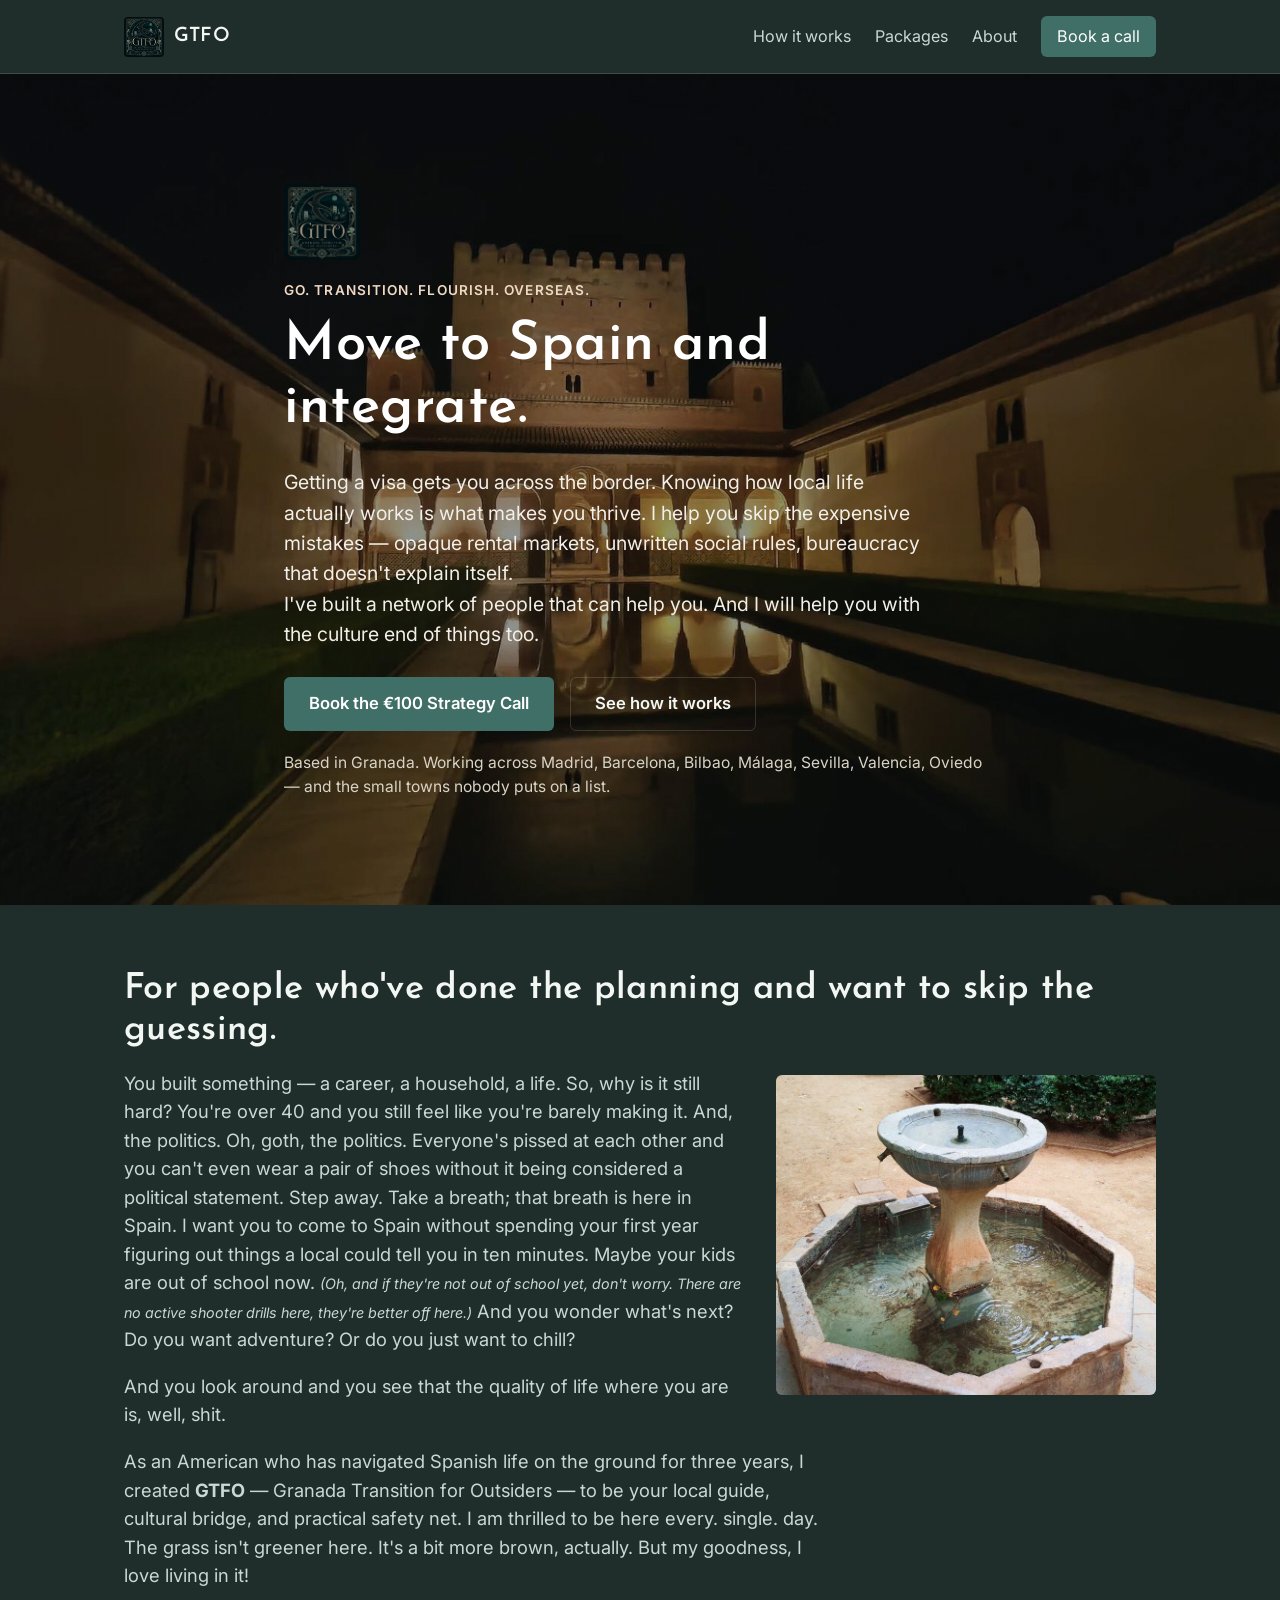
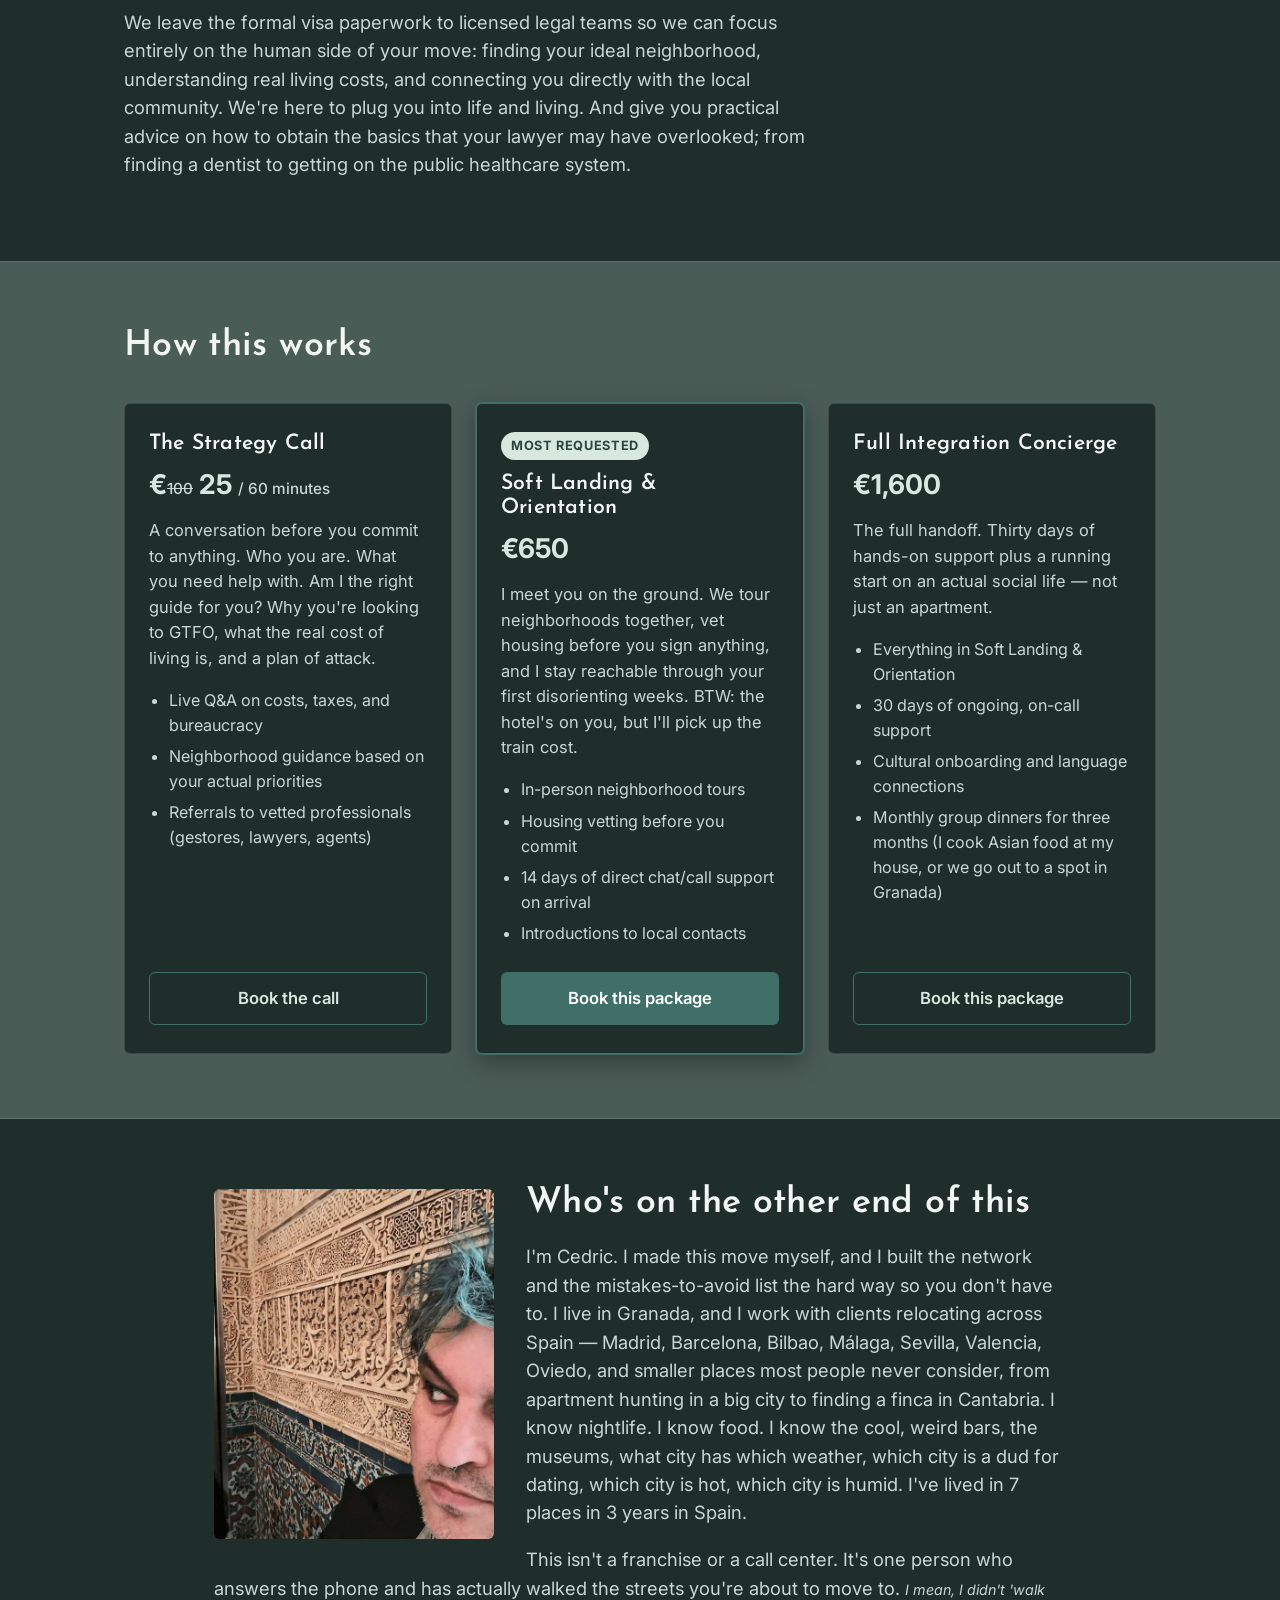
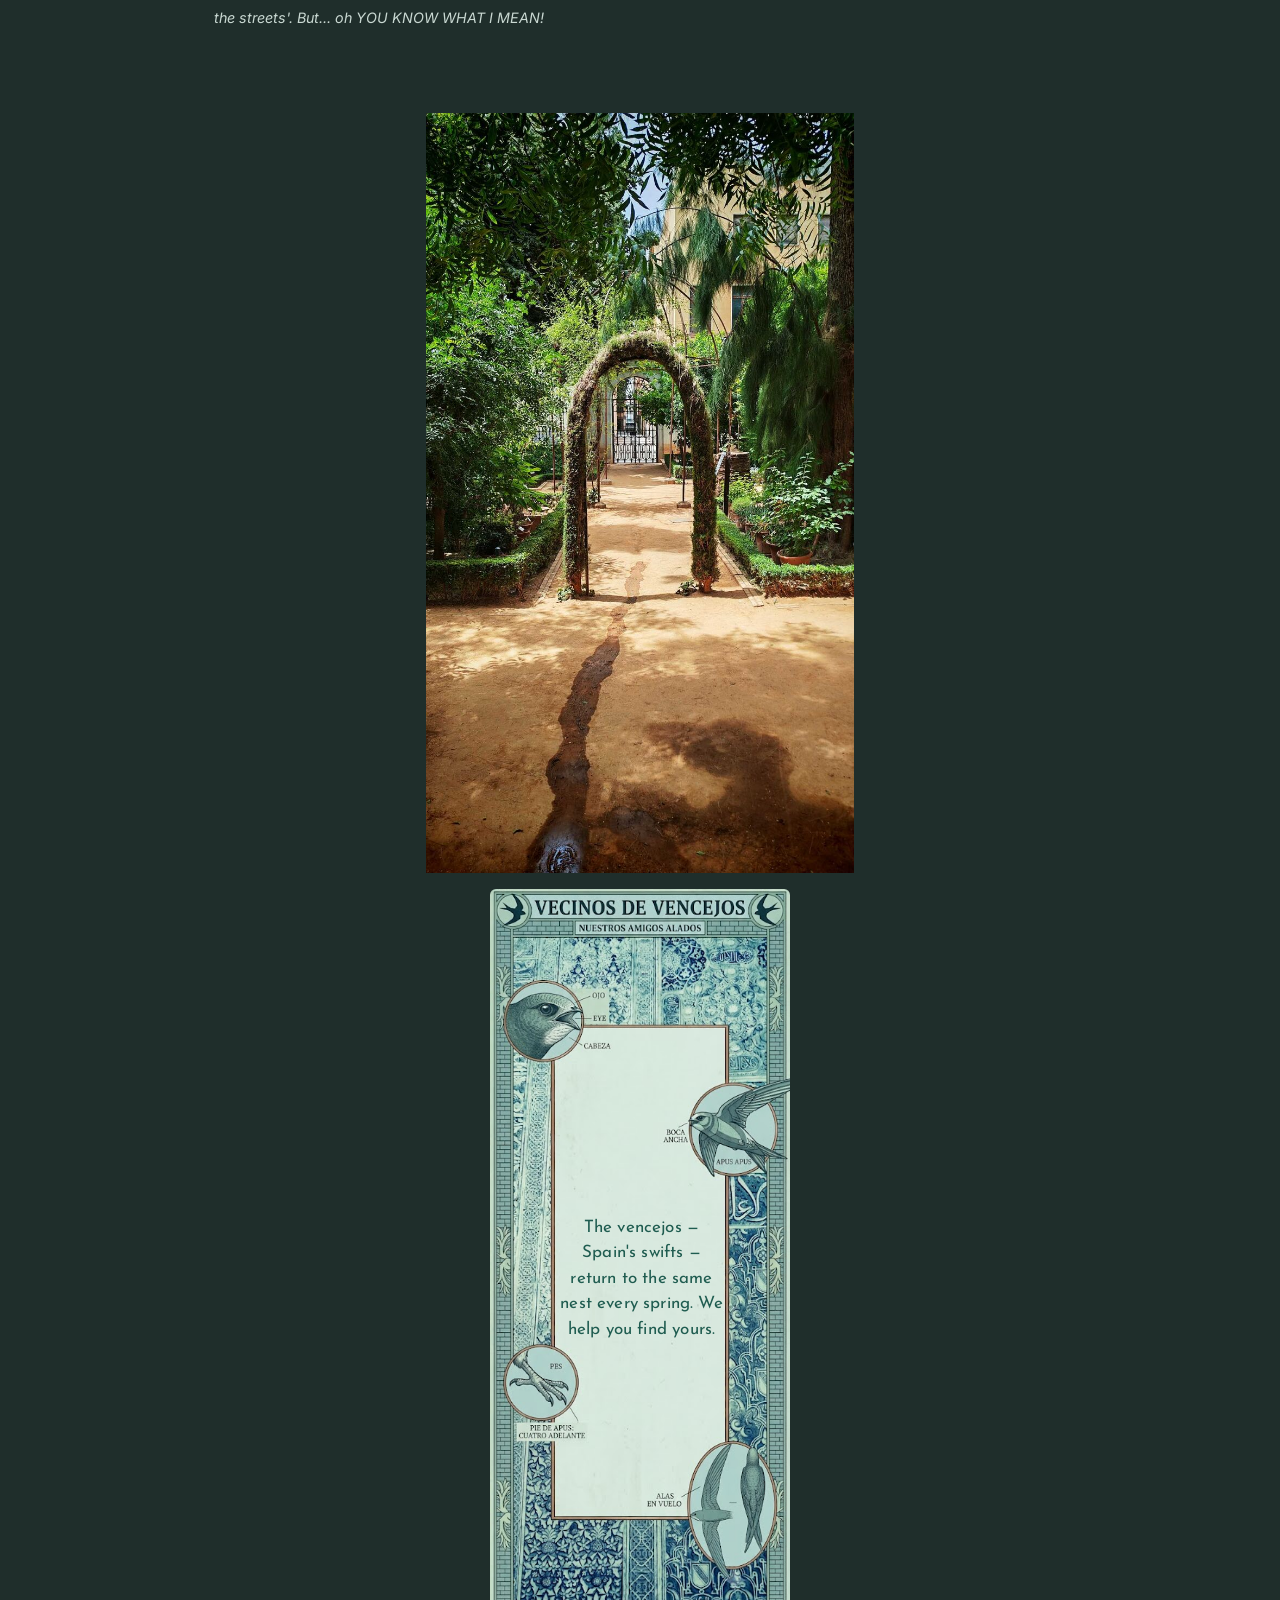
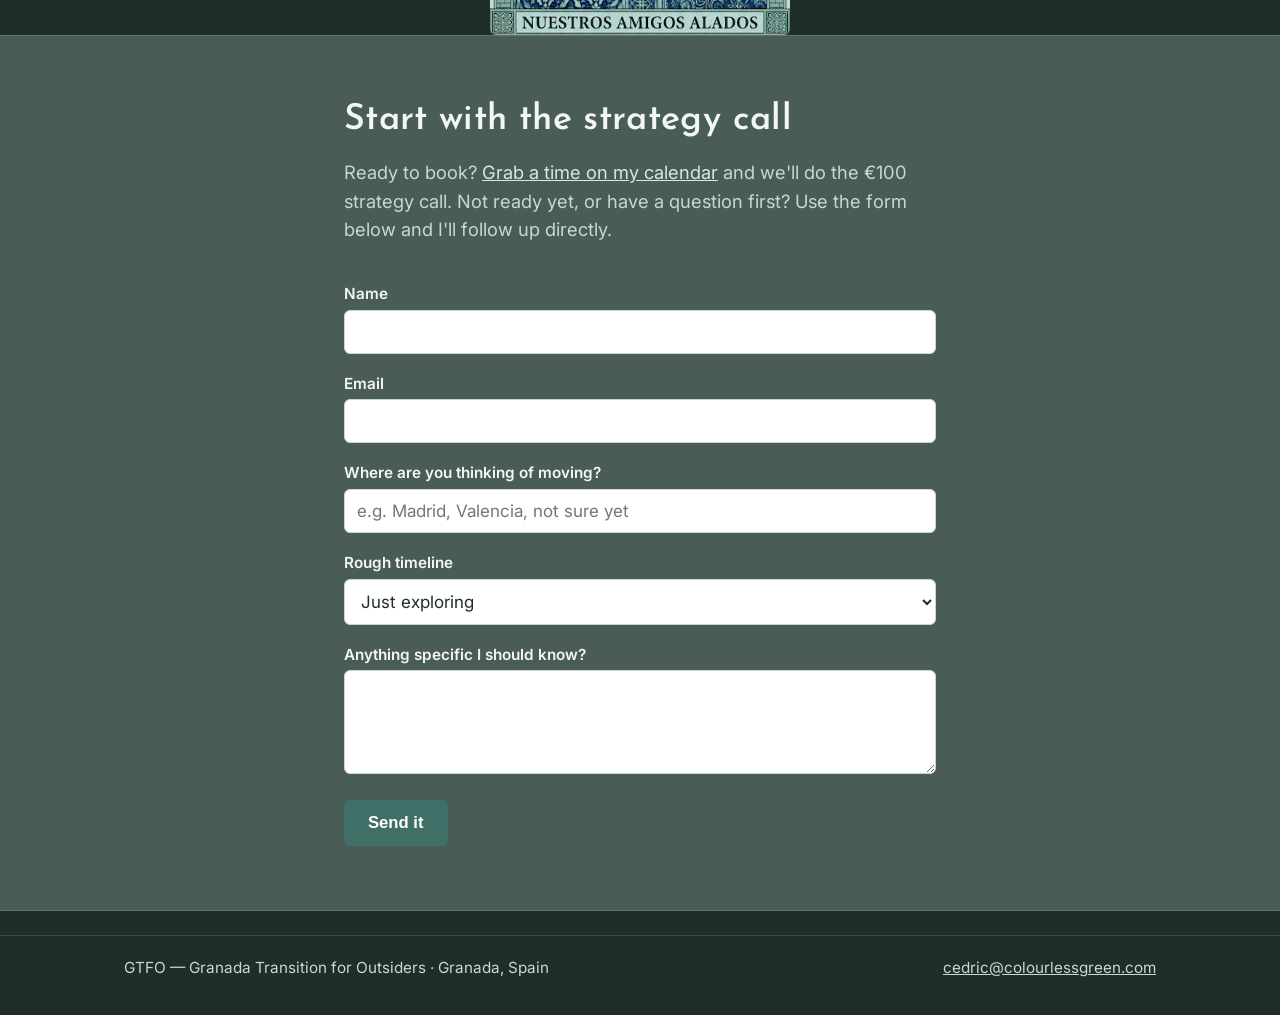
==== commit 2754d72e: "Move GTFO logo into hero, above headline, left-aligned" ====
--- a/index.html
+++ b/index.html
@@ -33,6 +33,7 @@
 
   <section class="hero" style="background-image: linear-gradient(rgba(10,14,13,0.45), rgba(10,14,13,0.45)), url('assets/hero-alhambra-night.jpg');">
     <div class="wrap hero-inner">
+      <img src="assets/GTFOLogodk.png" alt="GTFO — Granada Transition for Outsiders" class="hero-logo">
       <p class="eyebrow">Go. Transition. Flourish. Overseas.</p>
       <h1>Move to Spain and integrate.</h1>
       <p class="hero-sub">Getting a visa gets you across the border. Knowing how local life actually works is what makes you thrive. I help you skip the expensive mistakes — opaque rental markets, unwritten social rules, bureaucracy that doesn't explain itself.
--- a/styles.css
+++ b/styles.css
@@ -157,6 +157,14 @@
 
 .hero-inner { max-width: 760px; }
 
+.hero-logo {
+  display: block;
+  height: 76px;
+  width: auto;
+  margin: 0 0 20px;
+  border-radius: 6px;
+}
+
 .eyebrow {
   text-transform: uppercase;
   letter-spacing: 0.08em;
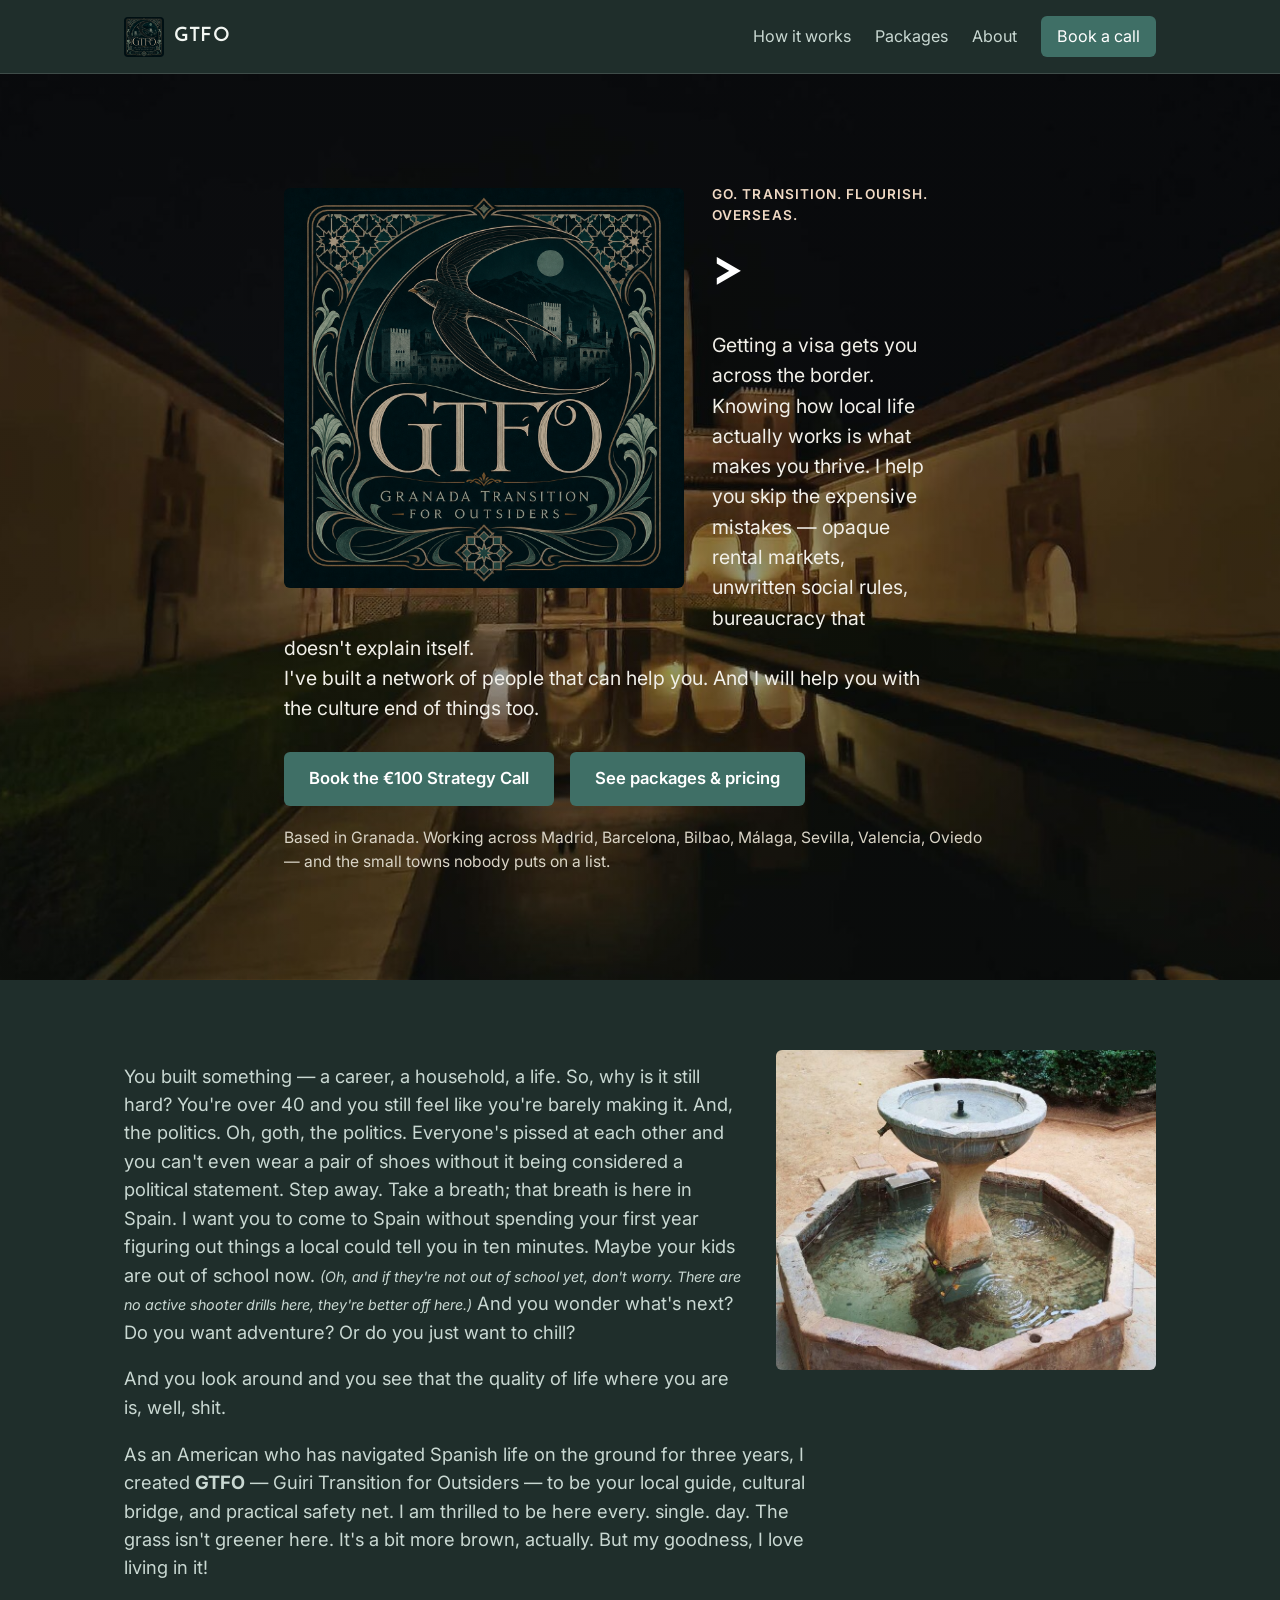
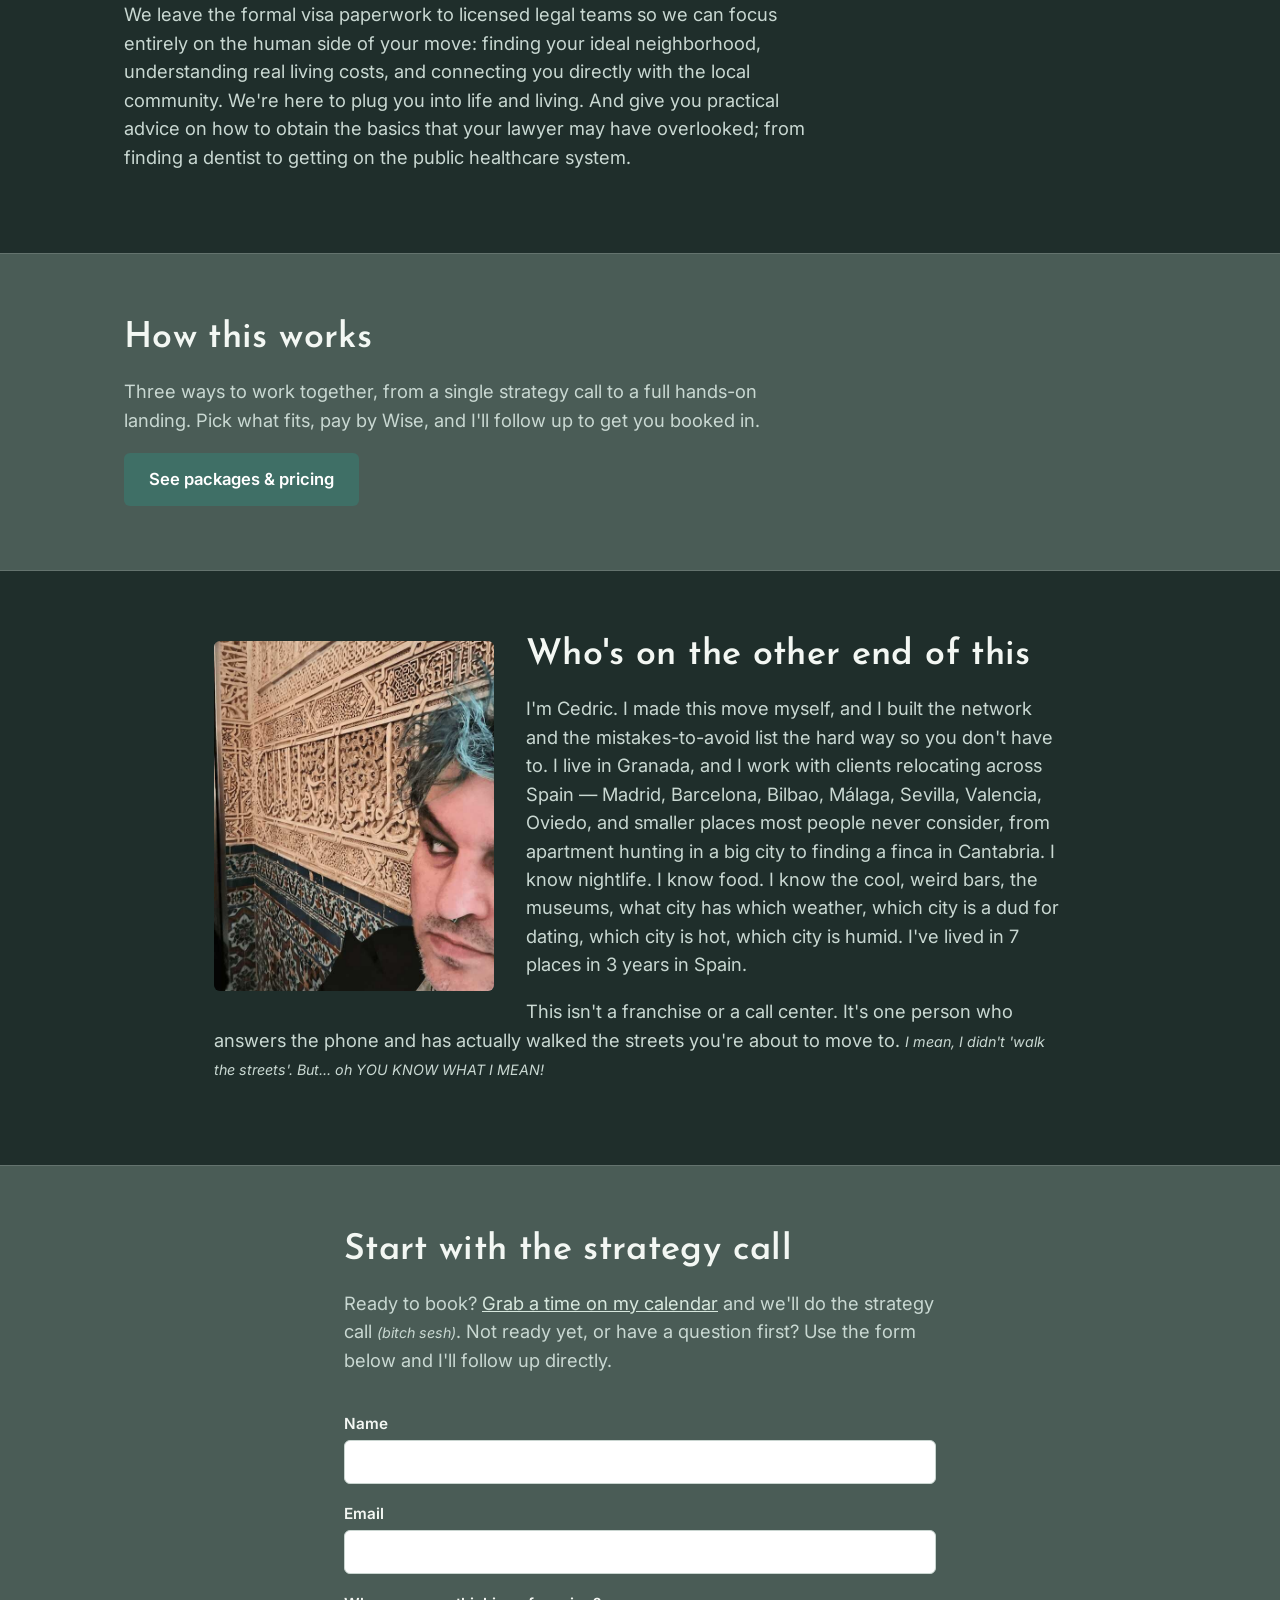
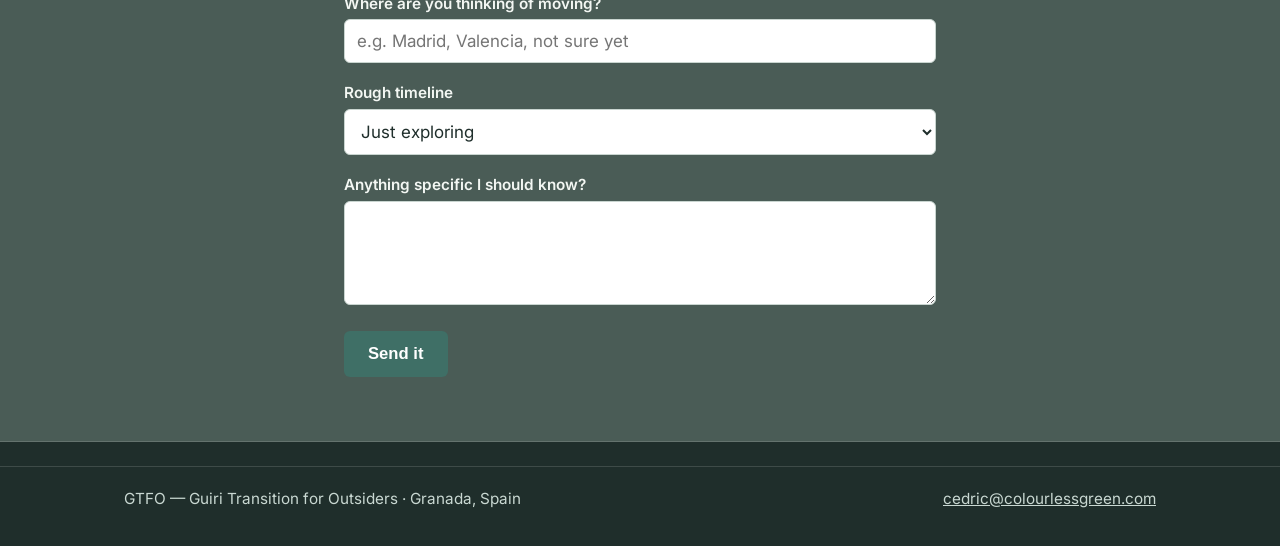
==== commit 3cc55b41: "UPdated favicon, styles, and packages page" ====
--- a/index.html
+++ b/index.html
@@ -3,8 +3,8 @@
 <head>
 <meta charset="UTF-8">
 <meta name="viewport" content="width=device-width, initial-scale=1.0">
-<title>GTFO — Granada Transition for Outsiders</title>
-<meta name="description" content="GTFO: Granada Transition for Outsiders. A Granada-based relocation guide for Americans moving to Spain. Straight answers on visas, housing, bureaucracy, and how to actually live there — from a strategy call to full-integration concierge support.">
+<title>GTFO — Guiri Transition for Outsiders</title>
+<meta name="description" content="GTFO: Guiri Transition for Outsiders. A Granada-based relocation guide for Americans moving to Spain. Straight answers on visas, housing, bureaucracy, and how to actually live there — from a strategy call to full-integration concierge support.">
 <link rel="icon" type="image/png" href="assets/favicon.png">
 <link rel="apple-touch-icon" href="assets/apple-touch-icon.png">
 <link rel="stylesheet" href="styles.css">
@@ -17,7 +17,7 @@
 <header class="site-header">
   <div class="wrap header-inner">
     <a class="brand" href="#top">
-      <img src="assets/GTFOLogodk.png" alt="GTFO — Granada Transition for Outsiders" class="brand-mark" id="logo-img">
+      <img src="assets/GTFOLogodk.png" alt="GTFO — Guiri Transition for Outsiders" class="brand-mark" id="logo-img">
       <span class="brand-name">GTFO</span>
     </a>
     <nav class="site-nav">
@@ -33,15 +33,15 @@
 
   <section class="hero" style="background-image: linear-gradient(rgba(10,14,13,0.45), rgba(10,14,13,0.45)), url('assets/hero-alhambra-night.jpg');">
     <div class="wrap hero-inner">
-      <img src="assets/GTFOLogodk.png" alt="GTFO — Granada Transition for Outsiders" class="hero-logo">
+      <img src="assets/GTFOLogodk.png" alt="GTFO — Guiri Transition for Outsiders" class="hero-logo">
       <p class="eyebrow">Go. Transition. Flourish. Overseas.</p>
-      <h1>Move to Spain and integrate.</h1>
+      <h1 id="headline-main">></h1>
       <p class="hero-sub">Getting a visa gets you across the border. Knowing how local life actually works is what makes you thrive. I help you skip the expensive mistakes — opaque rental markets, unwritten social rules, bureaucracy that doesn't explain itself.
       <br>
       I've built a network of people that can help you. And I will help you with the culture end of things too.</p>
       <div class="hero-actions">
         <a href="https://calendly.com/vencejos" class="btn btn-primary" target="_blank" rel="noopener">Book the €100 Strategy Call</a>
-        <a href="#pricing" class="btn btn-ghost">See how it works</a>
+        <a href="packages.html" class="btn btn-primary">See packages &amp; pricing</a>
       </div>
       <p class="hero-note">Based in Granada. Working across Madrid, Barcelona, Bilbao, Málaga, Sevilla, Valencia, Oviedo — and the small towns nobody puts on a list.</p>
     </div>
@@ -49,61 +49,20 @@
 
   <section class="section" id="who-its-for">
     <div class="wrap who-its-for-inner">
-      <h2>For people who've done the planning and want to skip the guessing.</h2>
       <img src="assets/garden-fountain.jpg" alt="A quiet courtyard garden and fountain in Granada" class="who-its-for-img">
+      <H2  id="headline-sub"></H2>
       <p class="lede">You built something — a career, a household, a life. So, why is it still hard? You're over 40 and you still feel like you're barely making it. And, the politics. Oh, goth, the politics. Everyone's pissed at each other and you can't even wear a pair of shoes without it being considered a political statement. Step away. Take a breath; that breath is here in Spain. I want you to come to Spain without spending your first year figuring out things a local could tell you in ten minutes. Maybe your kids are out of school now. <span class="aside">(Oh, and if they're not out of school yet, don't worry. There are no active shooter drills here, they're better off here.)</span> And you wonder what's next? Do you want adventure? Or do you just want to chill?</p>
       <p class="lede">And you look around and you see that the quality of life where you are is, well, shit.</p>
-      <p class="lede">As an American who has navigated Spanish life on the ground for three years, I created <strong>GTFO</strong> — Granada Transition for Outsiders — to be your local guide, cultural bridge, and practical safety net. I am thrilled to be here every. single. day. The grass isn't greener here. It's a bit more brown, actually. But my goodness, I love living in it!</p>
+      <p class="lede">As an American who has navigated Spanish life on the ground for three years, I created <strong>GTFO</strong> — Guiri Transition for Outsiders — to be your local guide, cultural bridge, and practical safety net. I am thrilled to be here every. single. day. The grass isn't greener here. It's a bit more brown, actually. But my goodness, I love living in it!</p>
       <p class="lede">We leave the formal visa paperwork to licensed legal teams so we can focus entirely on the human side of your move: finding your ideal neighborhood, understanding real living costs, and connecting you directly with the local community. We're here to plug you into life and living. And give you practical advice on how to obtain the basics that your lawyer may have overlooked; from finding a dentist to getting on the public healthcare system.</p>
     </div>
   </section>
 
   <section class="section section-alt" id="how-it-works">
-    <div class="wrap">
+    <div class="wrap how-it-works-cta">
       <h2>How this works</h2>
-
-      <div class="tiers" id="pricing">
-
-        <article class="tier">
-          <h3>The Strategy Call</h3>
-          <p class="tier-price">€<span style="text-decoration: line-through;">100</span> 25 <span>/ 60 minutes</span></p>
-          <p class="tier-desc">A conversation before you commit to anything. Who you are. What you need help with. Am I the right guide for you? Why you're looking to GTFO, what the real cost of living is, and a plan of attack.</p>
-          <ul>
-            <li>Live Q&amp;A on costs, taxes, and bureaucracy</li>
-            <li>Neighborhood guidance based on your actual priorities</li>
-            <li>Referrals to vetted professionals (gestores, lawyers, agents)</li>
-          </ul>
-          <a href="https://calendly.com/vencejos" class="btn btn-outline" target="_blank" rel="noopener">Book the call</a>
-        </article>
-
-        <article class="tier tier-featured">
-          <p class="tier-badge">Most requested</p>
-          <h3>Soft Landing &amp; Orientation</h3>
-          <p class="tier-price">€650</p>
-          <p class="tier-desc">I meet you on the ground. We tour neighborhoods together, vet housing before you sign anything, and I stay reachable through your first disorienting weeks. BTW: the hotel's on you, but I'll pick up the train cost.</p>
-          <ul>
-            <li>In-person neighborhood tours</li>
-            <li>Housing vetting before you commit</li>
-            <li>14 days of direct chat/call support on arrival</li>
-            <li>Introductions to local contacts</li>
-          </ul>
-          <a href="https://calendly.com/vencejos" class="btn btn-primary" target="_blank" rel="noopener">Book this package</a>
-        </article>
-
-        <article class="tier">
-          <h3>Full Integration Concierge</h3>
-          <p class="tier-price">€1,600</p>
-          <p class="tier-desc">The full handoff. Thirty days of hands-on support plus a running start on an actual social life — not just an apartment.</p>
-          <ul>
-            <li>Everything in Soft Landing &amp; Orientation</li>
-            <li>30 days of ongoing, on-call support</li>
-            <li>Cultural onboarding and language connections</li>
-            <li>Monthly group dinners for three months (I cook Asian food at my house, or we go out to a spot in Granada)</li>
-          </ul>
-          <a href="https://calendly.com/vencejos" class="btn btn-outline" target="_blank" rel="noopener">Book this package</a>
-        </article>
-
-      </div>
+      <p class="lede">Three ways to work together, from a single strategy call to a full hands-on landing. Pick what fits, pay by Wise, and I'll follow up to get you booked in.</p>
+      <a href="packages.html" class="btn btn-primary">See packages &amp; pricing</a>
     </div>
   </section>
 
@@ -116,20 +75,6 @@
     </div>
   </section>
 
-  <section class="trailer">
-    <img src="assets/trailer-arch.jpg" alt="A moss-covered garden archway in Granada" class="trailer-img" style="object-fit: contain;">
-  </section>
-
-  <section class="brand-frame">
-    <div class="wrap">
-      <div class="brand-frame-panel">
-        <img src="assets/BLue long background.jpg" alt="Illustrated guide to the common swift, styled after Alhambra tilework — legacy Vecinos de Vencejos artwork" class="brand-frame-img">
-        <div class="brand-frame-text">
-          <p>The vencejos — Spain's swifts — return to the same nest every spring. We help you find yours.</p>
-        </div>
-      </div>
-    </div>
-  </section>
 
   <!--
     Testimonial section — activate once the first client testimonial is ready.
@@ -147,7 +92,7 @@
   <section class="section section-alt" id="contact">
     <div class="wrap contact-inner">
       <h2>Start with the strategy call</h2>
-      <p class="lede">Ready to book? <a href="https://calendly.com/vencejos" target="_blank" rel="noopener">Grab a time on my calendar</a> and we'll do the €100 strategy call. Not ready yet, or have a question first? Use the form below and I'll follow up directly.</p>
+      <p class="lede">Ready to book? <a href="packages.html" rel="noopener">Grab a time on my calendar</a> and we'll do the strategy call <span class="aside">(bitch sesh)</span>. Not ready yet, or have a question first? Use the form below and I'll follow up directly.</p>
 
       <form name="relocation-lead" method="POST" data-netlify="true" netlify-honeypot="bot-field" class="lead-form">
         <input type="hidden" name="form-name" value="relocation-lead">
@@ -180,9 +125,11 @@
 
 </main>
 
+<script src="assets/headlines.js" defer></script>
+
 <footer class="site-footer">
   <div class="wrap footer-inner">
-    <p>GTFO — Granada Transition for Outsiders · Granada, Spain</p>
+    <p>GTFO — Guiri Transition for Outsiders · Granada, Spain</p>
     <p><a href="mailto:cedric@colourlessgreen.com">cedric@colourlessgreen.com</a></p>
   </div>
 </footer>
--- a/styles.css
+++ b/styles.css
@@ -155,14 +155,27 @@
   background-color: var(--paper);
 }
 
-.hero-inner { max-width: 760px; }
+.hero-inner {
+  max-width: 760px;
+  display: flow-root; /* clearfix so the section contains the floated logo */
+}
 
 .hero-logo {
-  display: block;
-  height: 76px;
-  width: auto;
-  margin: 0 0 20px;
+  float: left;
+  width: 400px;
+  max-width: 60%;
+  height: auto;
+  margin: 4px 28px 20px 0;
   border-radius: 6px;
+}
+
+@media (max-width: 640px) {
+  .hero-logo {
+    float: none;
+    width: 200px;
+    max-width: 70%;
+    margin: 0 0 16px;
+  }
 }
 
 .eyebrow {
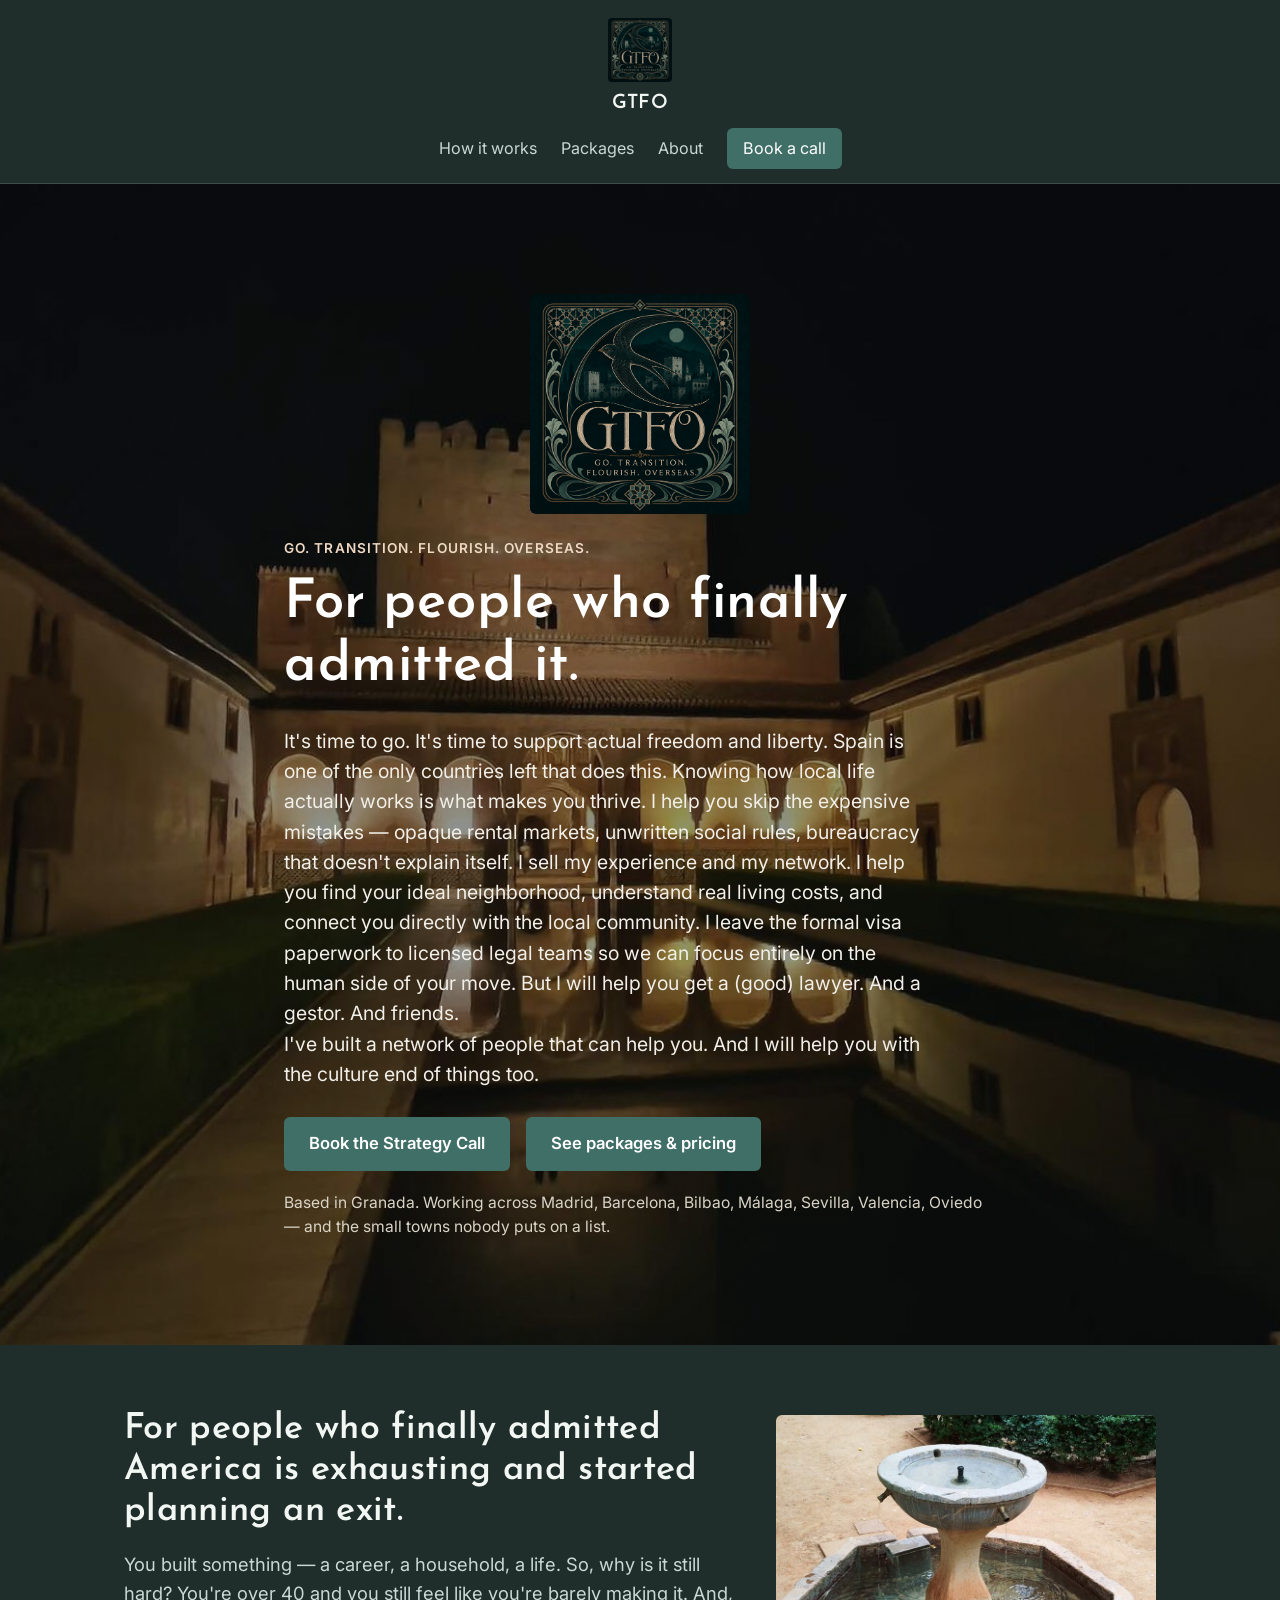
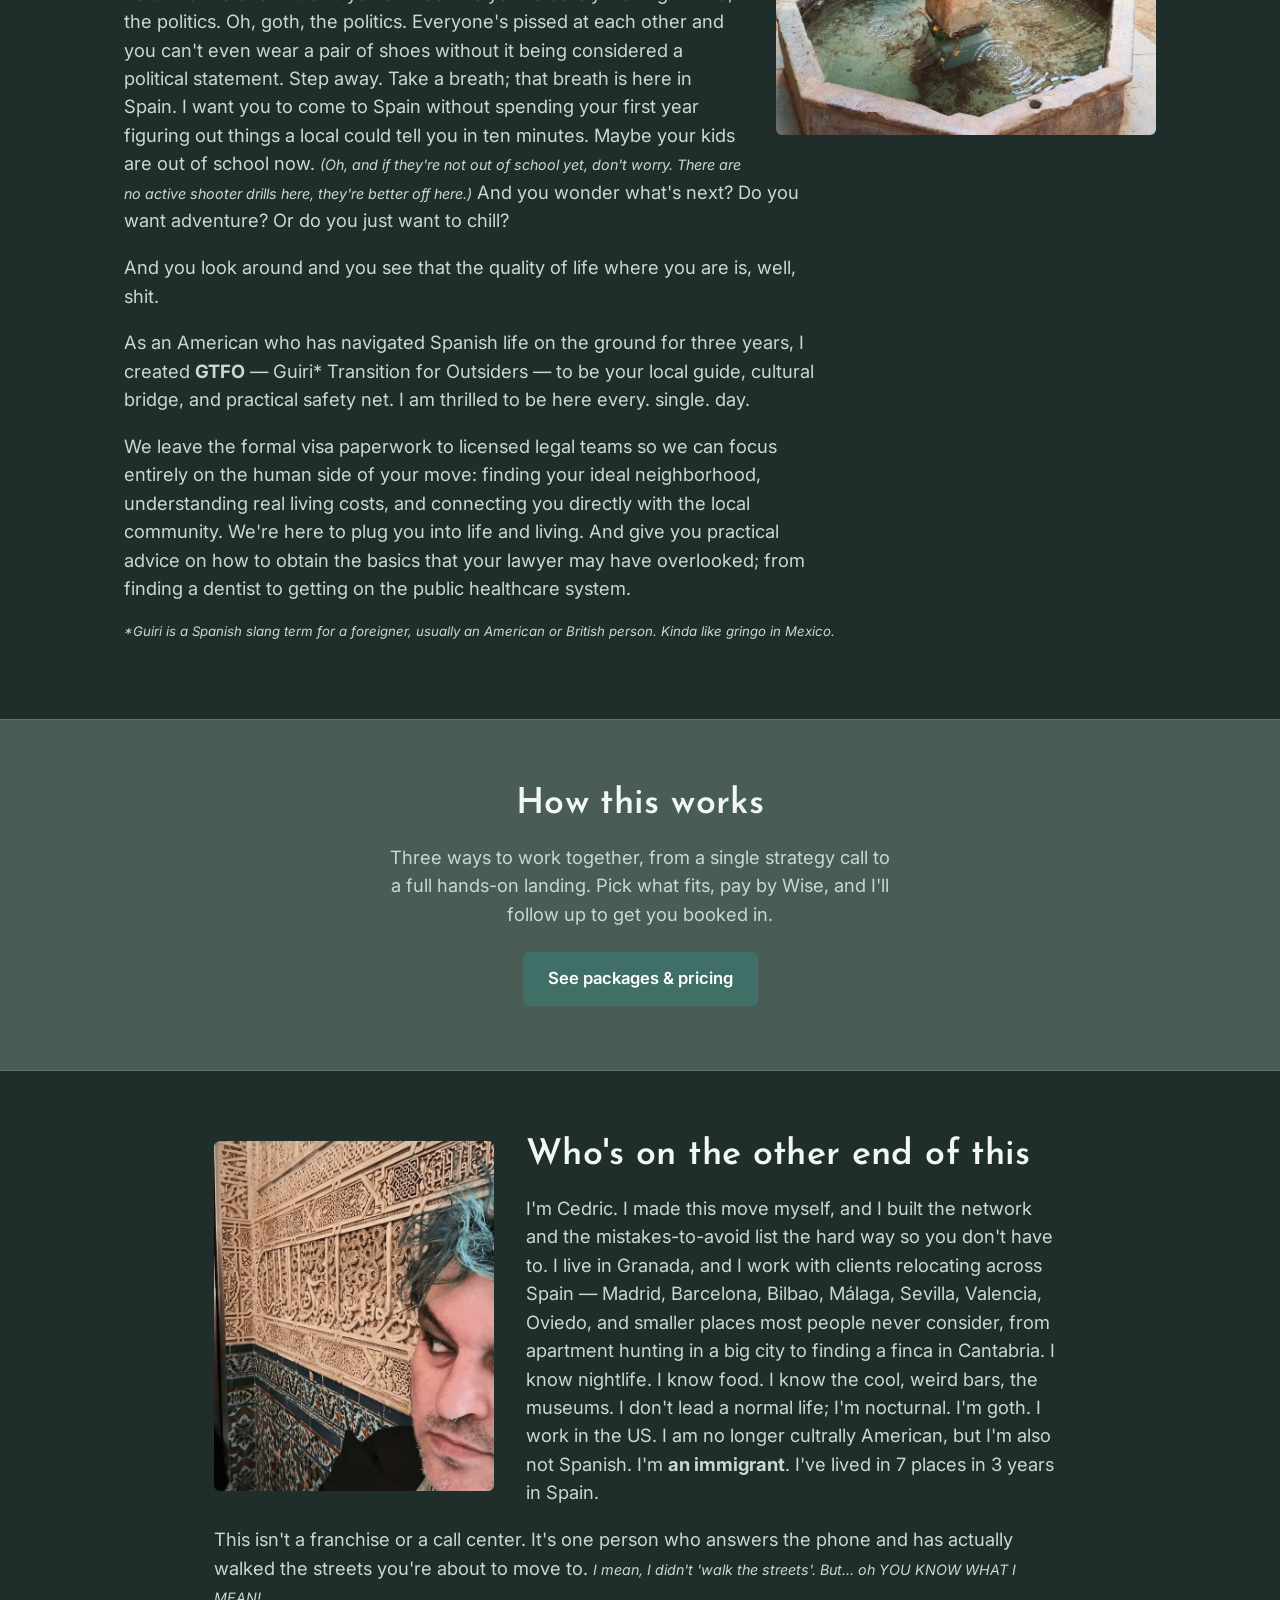
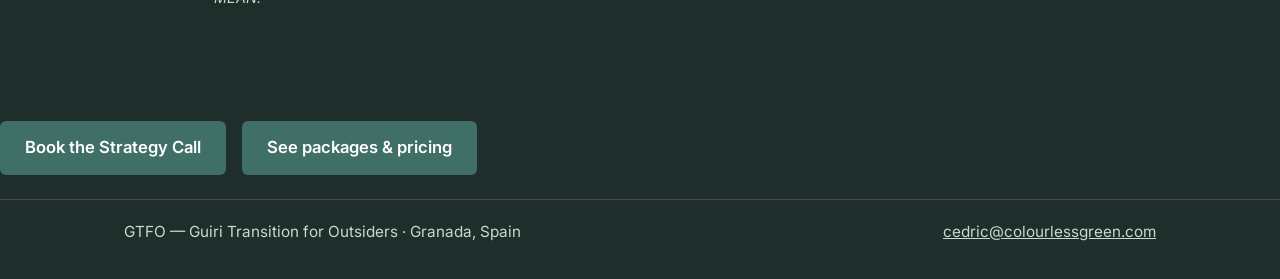
==== commit 3cc471cd: "Udated logo and added Wise currency converter iframe to packages page.. Updated favicon" ====
--- a/index.html
+++ b/index.html
@@ -35,12 +35,12 @@
     <div class="wrap hero-inner">
       <img src="assets/GTFOLogodk.png" alt="GTFO — Guiri Transition for Outsiders" class="hero-logo">
       <p class="eyebrow">Go. Transition. Flourish. Overseas.</p>
-      <h1 id="headline-main">></h1>
-      <p class="hero-sub">Getting a visa gets you across the border. Knowing how local life actually works is what makes you thrive. I help you skip the expensive mistakes — opaque rental markets, unwritten social rules, bureaucracy that doesn't explain itself.
+      <h1 id="headline-main">Move to Spain and integrate.</h1>
+      <p class="hero-sub">It's time to go. It's time to support actual freedom and liberty. Spain is one of the only countries left that does this. Knowing how local life actually works is what makes you thrive. I help you skip the expensive mistakes — opaque rental markets, unwritten social rules, bureaucracy that doesn't explain itself. I sell my experience and my network. I help you find your ideal neighborhood, understand real living costs, and connect you directly with the local community. I leave the formal visa paperwork to licensed legal teams so we can focus entirely on the human side of your move. But I will help you get a (good) lawyer. And a gestor. And friends.
       <br>
       I've built a network of people that can help you. And I will help you with the culture end of things too.</p>
       <div class="hero-actions">
-        <a href="https://calendly.com/vencejos" class="btn btn-primary" target="_blank" rel="noopener">Book the €100 Strategy Call</a>
+        <a href="packages.html" class="btn btn-primary" target="_blank" rel="noopener">Book the Strategy Call</a>
         <a href="packages.html" class="btn btn-primary">See packages &amp; pricing</a>
       </div>
       <p class="hero-note">Based in Granada. Working across Madrid, Barcelona, Bilbao, Málaga, Sevilla, Valencia, Oviedo — and the small towns nobody puts on a list.</p>
@@ -53,8 +53,9 @@
       <H2  id="headline-sub"></H2>
       <p class="lede">You built something — a career, a household, a life. So, why is it still hard? You're over 40 and you still feel like you're barely making it. And, the politics. Oh, goth, the politics. Everyone's pissed at each other and you can't even wear a pair of shoes without it being considered a political statement. Step away. Take a breath; that breath is here in Spain. I want you to come to Spain without spending your first year figuring out things a local could tell you in ten minutes. Maybe your kids are out of school now. <span class="aside">(Oh, and if they're not out of school yet, don't worry. There are no active shooter drills here, they're better off here.)</span> And you wonder what's next? Do you want adventure? Or do you just want to chill?</p>
       <p class="lede">And you look around and you see that the quality of life where you are is, well, shit.</p>
-      <p class="lede">As an American who has navigated Spanish life on the ground for three years, I created <strong>GTFO</strong> — Guiri Transition for Outsiders — to be your local guide, cultural bridge, and practical safety net. I am thrilled to be here every. single. day. The grass isn't greener here. It's a bit more brown, actually. But my goodness, I love living in it!</p>
+      <p class="lede">As an American who has navigated Spanish life on the ground for three years, I created <strong>GTFO</strong> — Guiri* Transition for Outsiders — to be your local guide, cultural bridge, and practical safety net. I am thrilled to be here every. single. day.</p>
       <p class="lede">We leave the formal visa paperwork to licensed legal teams so we can focus entirely on the human side of your move: finding your ideal neighborhood, understanding real living costs, and connecting you directly with the local community. We're here to plug you into life and living. And give you practical advice on how to obtain the basics that your lawyer may have overlooked; from finding a dentist to getting on the public healthcare system.</p>
+      <p class="aside">*Guiri is a Spanish slang term for a foreigner, usually an American or British person. Kinda like gringo in Mexico.</p>
     </div>
   </section>
 
@@ -70,7 +71,7 @@
     <div class="wrap about-inner">
       <img src="assets/about-founder.jpg" alt="Cedric, founder of Vecinos de Vencejos, at the Alhambra in Granada" class="about-photo">
       <h2>Who's on the other end of this</h2>
-      <p class="lede">I'm Cedric. I made this move myself, and I built the network and the mistakes-to-avoid list the hard way so you don't have to. I live in Granada, and I work with clients relocating across Spain — Madrid, Barcelona, Bilbao, Málaga, Sevilla, Valencia, Oviedo, and smaller places most people never consider, from apartment hunting in a big city to finding a finca in Cantabria. I know nightlife. I know food. I know the cool, weird bars, the museums, what city has which weather, which city is a dud for dating, which city is hot, which city is humid. I've lived in 7 places in 3 years in Spain.</p>
+      <p class="lede">I'm Cedric. I made this move myself, and I built the network and the mistakes-to-avoid list the hard way so you don't have to. I live in Granada, and I work with clients relocating across Spain — Madrid, Barcelona, Bilbao, Málaga, Sevilla, Valencia, Oviedo, and smaller places most people never consider, from apartment hunting in a big city to finding a finca in Cantabria. I know nightlife. I know food. I know the cool, weird bars, the museums. I don't lead a normal life; I'm nocturnal. I'm goth. I work in the US. I am no longer cultrally American, but I'm also not Spanish. I'm <strong> an immigrant</strong>. I've lived in 7 places in 3 years in Spain.</p>
       <p class="lede">This isn't a franchise or a call center. It's one person who answers the phone and has actually walked the streets you're about to move to. <span class="aside">I mean, I didn't 'walk the streets'. But... oh YOU KNOW WHAT I MEAN!</span></p>
     </div>
   </section>
@@ -88,40 +89,10 @@
       </div>
     </section>
   -->
-
-  <section class="section section-alt" id="contact">
-    <div class="wrap contact-inner">
-      <h2>Start with the strategy call</h2>
-      <p class="lede">Ready to book? <a href="packages.html" rel="noopener">Grab a time on my calendar</a> and we'll do the strategy call <span class="aside">(bitch sesh)</span>. Not ready yet, or have a question first? Use the form below and I'll follow up directly.</p>
-
-      <form name="relocation-lead" method="POST" data-netlify="true" netlify-honeypot="bot-field" class="lead-form">
-        <input type="hidden" name="form-name" value="relocation-lead">
-        <p class="hp-field"><label>Don't fill this out if you're human: <input name="bot-field"></label></p>
-
-        <label for="name">Name</label>
-        <input type="text" id="name" name="name" required>
-
-        <label for="email">Email</label>
-        <input type="email" id="email" name="email" required>
-
-        <label for="city">Where are you thinking of moving?</label>
-        <input type="text" id="city" name="city" placeholder="e.g. Madrid, Valencia, not sure yet">
-
-        <label for="timeline">Rough timeline</label>
-        <select id="timeline" name="timeline">
-          <option value="just exploring">Just exploring</option>
-          <option value="within a year">Moving within a year</option>
-          <option value="within 3 months">Moving within 3 months</option>
-          <option value="already there">Already in Spain</option>
-        </select>
-
-        <label for="message">Anything specific I should know?</label>
-        <textarea id="message" name="message" rows="4"></textarea>
-
-        <button type="submit" class="btn btn-primary">Send it</button>
-      </form>
-    </div>
-  </section>
+   <div class="hero-actions">
+        <a href="packages.html" class="btn btn-primary" target="_blank" rel="noopener">Book the Strategy Call</a>
+        <a href="packages.html" class="btn btn-primary">See packages &amp; pricing</a>
+      </div>
 
 </main>
 
--- a/styles.css
+++ b/styles.css
@@ -95,22 +95,24 @@
 
 .header-inner {
   display: flex;
-  align-items: center;
-  justify-content: space-between;
-  padding-top: 16px;
-  padding-bottom: 16px;
-}
-
-.brand {
-  display: flex;
+  flex-direction: column;
   align-items: center;
   gap: 10px;
+  padding-top: 18px;
+  padding-bottom: 14px;
+}
+
+.brand {
+  display: flex;
+  flex-direction: column;
+  align-items: center;
+  gap: 6px;
   text-decoration: none;
   color: var(--ink);
 }
 
 .brand-mark {
-  height: 40px;
+  height: 64px;
   width: auto;
   display: block;
   border-radius: 4px;
@@ -157,24 +159,21 @@
 
 .hero-inner {
   max-width: 760px;
-  display: flow-root; /* clearfix so the section contains the floated logo */
 }
 
 .hero-logo {
-  float: left;
-  width: 400px;
-  max-width: 60%;
+  display: block;
+  width: 220px;
+  max-width: 50%;
   height: auto;
-  margin: 4px 28px 20px 0;
+  margin: 0 auto 24px;
   border-radius: 6px;
 }
 
 @media (max-width: 640px) {
   .hero-logo {
-    float: none;
-    width: 200px;
-    max-width: 70%;
-    margin: 0 0 16px;
+    width: 160px;
+    max-width: 55%;
   }
 }
 
@@ -213,6 +212,16 @@
   display: flow-root; /* clearfix so the section contains the floated image */
 }
 
+.who-its-for-tagline {
+  font-family: 'Josefin Sans', 'Century Gothic', sans-serif;
+  text-transform: uppercase;
+  letter-spacing: 0.06em;
+  font-size: 0.85rem;
+  font-weight: 600;
+  color: var(--accent-soft);
+  margin-bottom: 10px;
+}
+
 .who-its-for-img {
   float: right;
   width: 380px;
@@ -364,6 +373,16 @@
   font-size: 0.78em;
   color: var(--ink-soft);
   font-style: italic;
+}
+
+.how-it-works-cta {
+  text-align: center;
+  max-width: 560px;
+}
+
+.how-it-works-cta .lede {
+  max-width: none;
+  margin: 0 auto 24px;
 }
 
 /* Tiers */
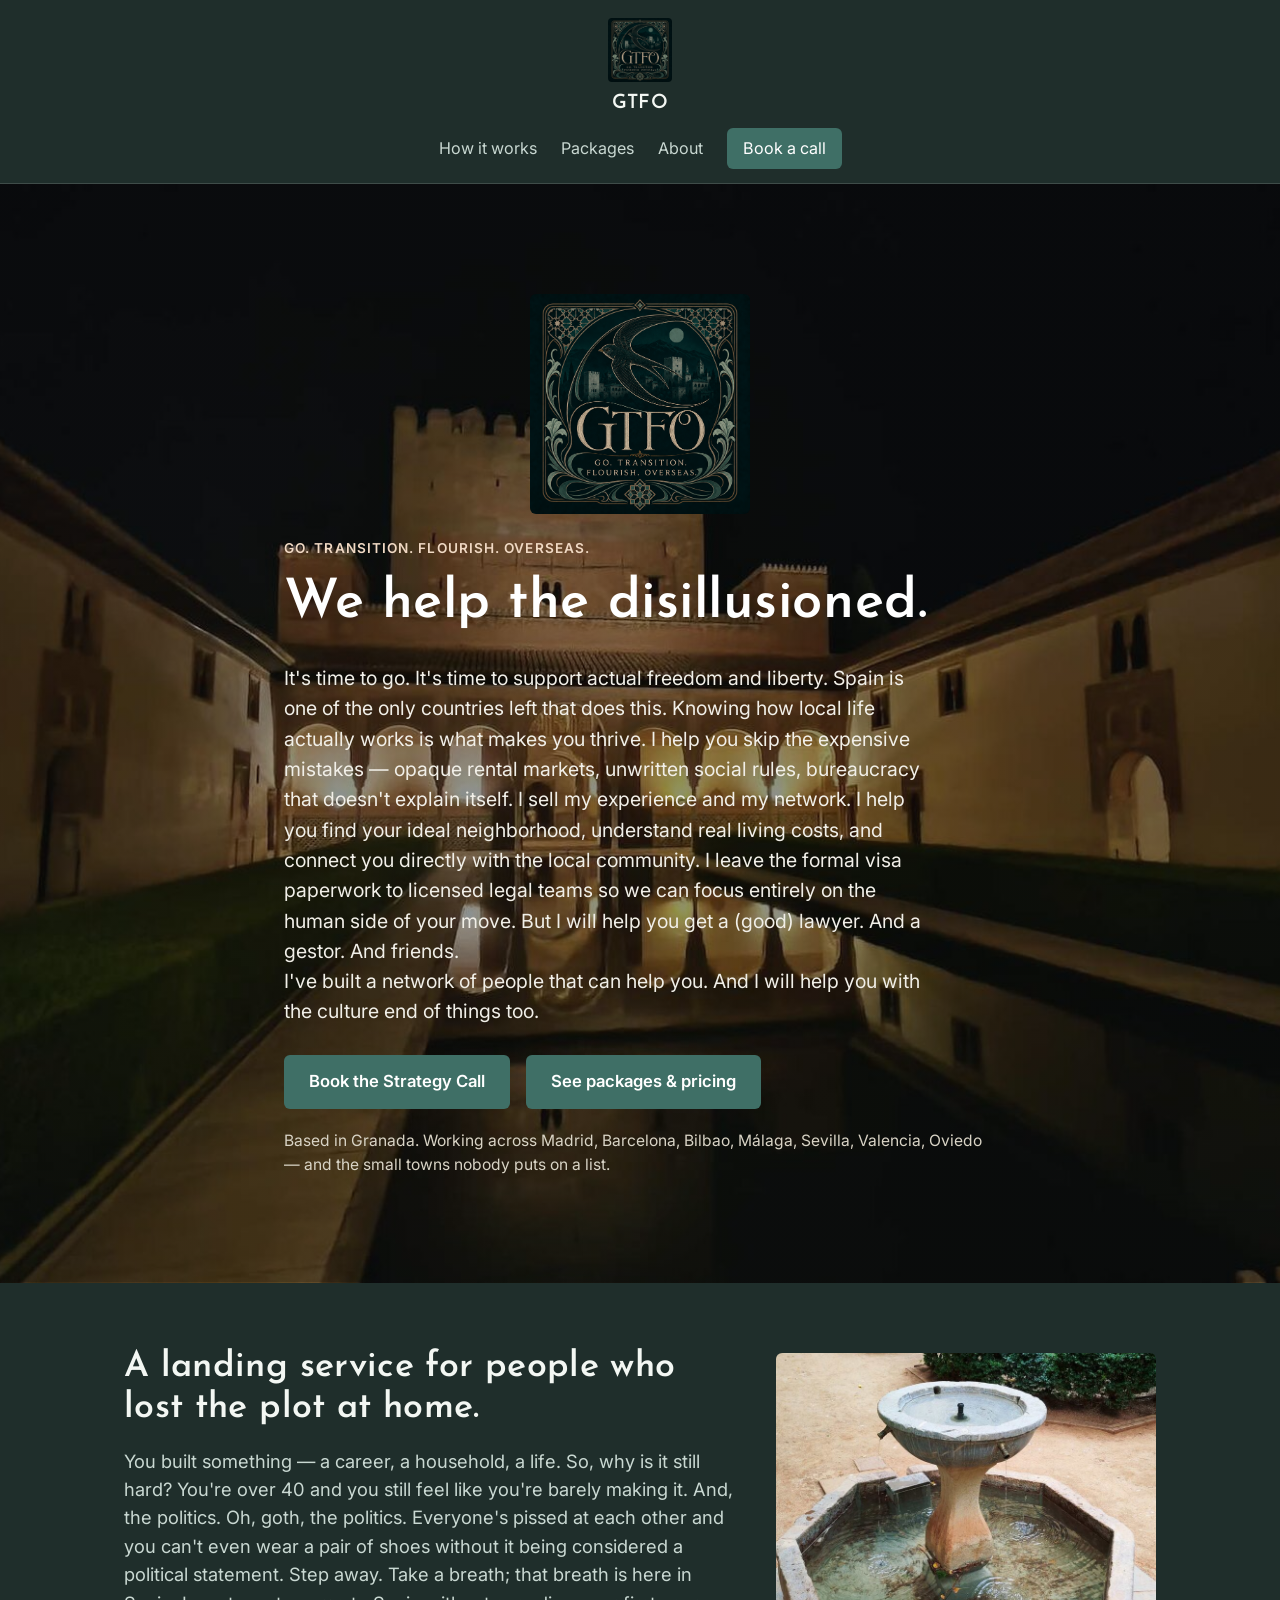
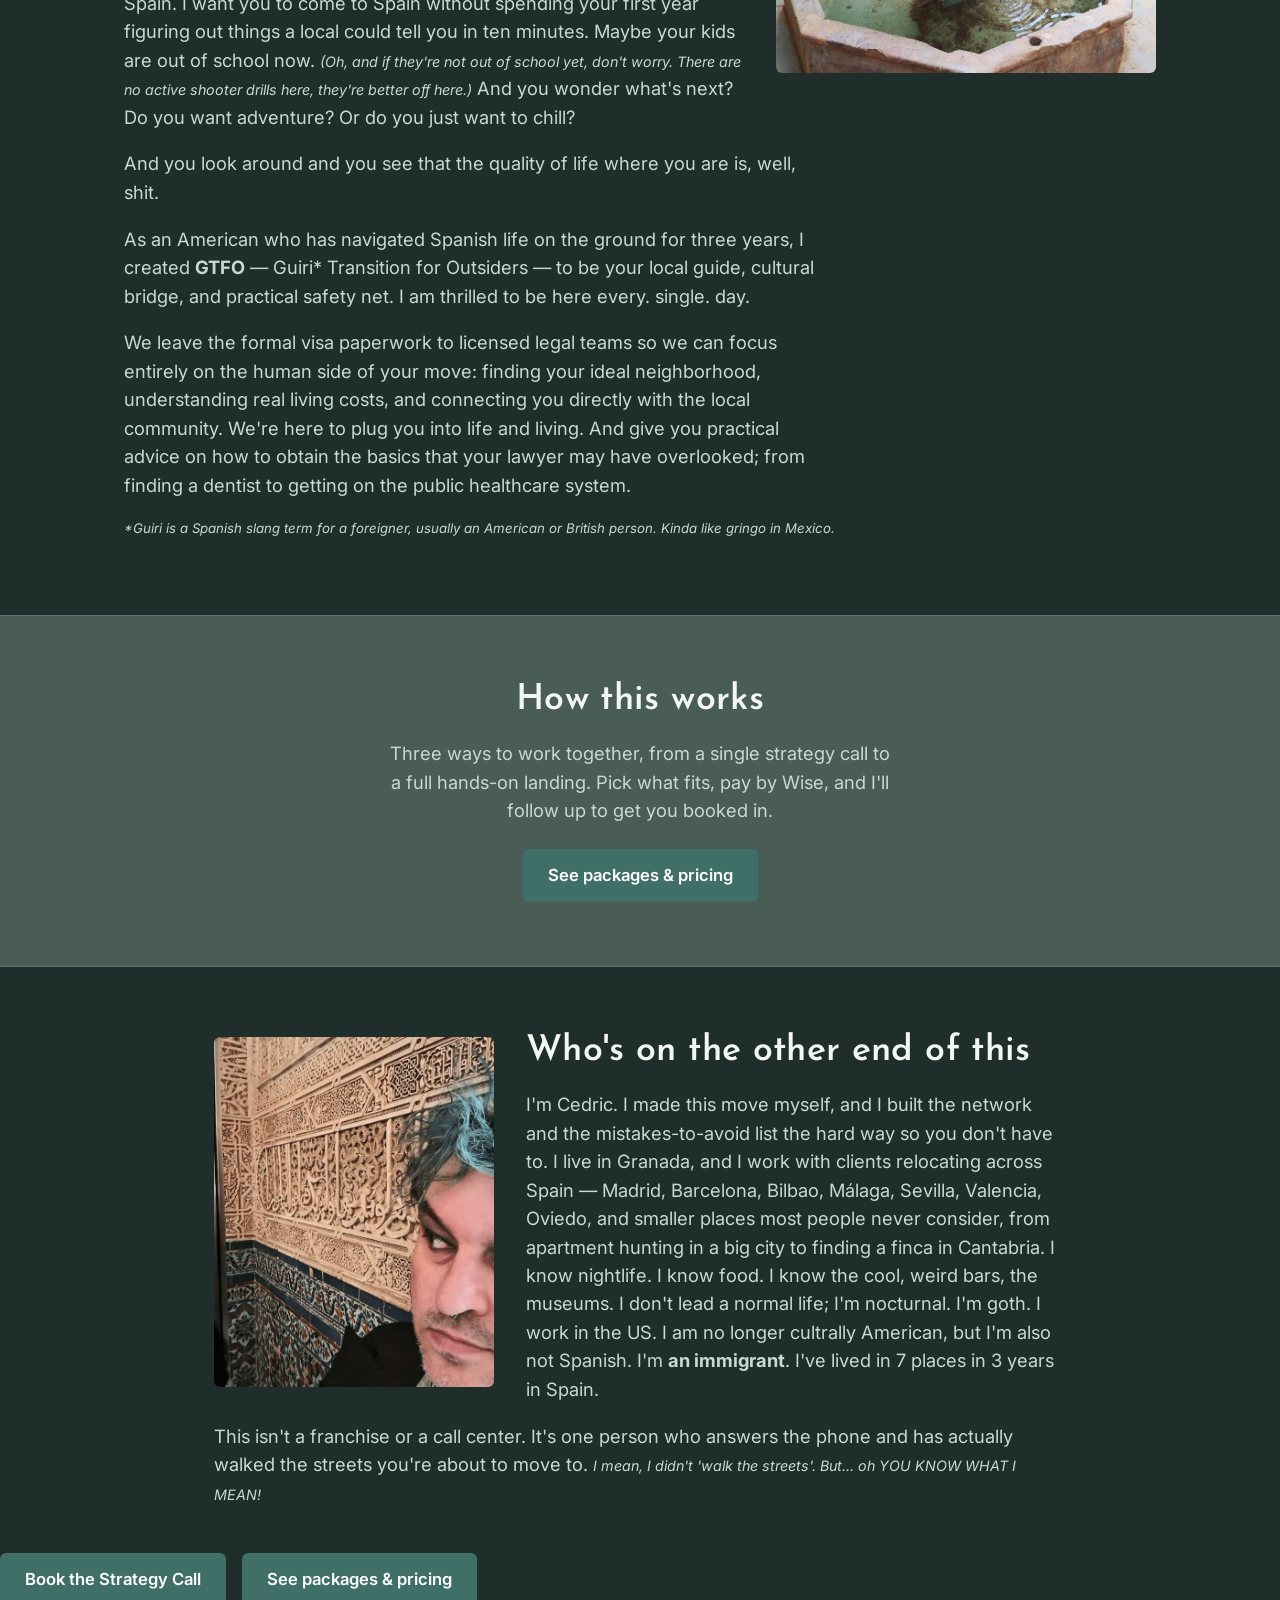
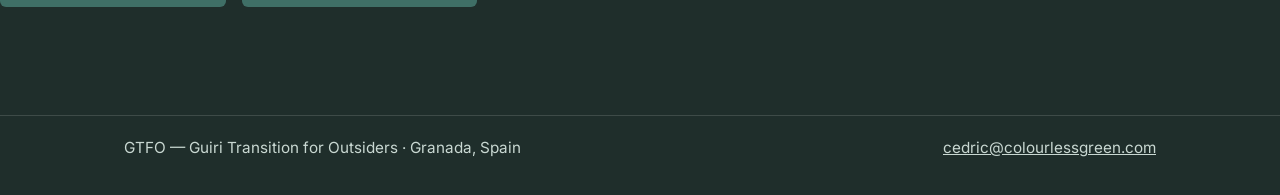
==== commit 1acb4ff0: "Wire packages-lead form to Baserow via Netlify function" ====
--- a/index.html
+++ b/index.html
@@ -74,6 +74,10 @@
       <p class="lede">I'm Cedric. I made this move myself, and I built the network and the mistakes-to-avoid list the hard way so you don't have to. I live in Granada, and I work with clients relocating across Spain — Madrid, Barcelona, Bilbao, Málaga, Sevilla, Valencia, Oviedo, and smaller places most people never consider, from apartment hunting in a big city to finding a finca in Cantabria. I know nightlife. I know food. I know the cool, weird bars, the museums. I don't lead a normal life; I'm nocturnal. I'm goth. I work in the US. I am no longer cultrally American, but I'm also not Spanish. I'm <strong> an immigrant</strong>. I've lived in 7 places in 3 years in Spain.</p>
       <p class="lede">This isn't a franchise or a call center. It's one person who answers the phone and has actually walked the streets you're about to move to. <span class="aside">I mean, I didn't 'walk the streets'. But... oh YOU KNOW WHAT I MEAN!</span></p>
     </div>
+       <div class="hero-actions">
+        <a href="packages.html" class="btn btn-primary" target="_blank" rel="noopener">Book the Strategy Call</a>
+        <a href="packages.html" class="btn btn-primary">See packages &amp; pricing</a>
+      </div>
   </section>
 
 
@@ -89,10 +93,7 @@
       </div>
     </section>
   -->
-   <div class="hero-actions">
-        <a href="packages.html" class="btn btn-primary" target="_blank" rel="noopener">Book the Strategy Call</a>
-        <a href="packages.html" class="btn btn-primary">See packages &amp; pricing</a>
-      </div>
+
 
 </main>
 
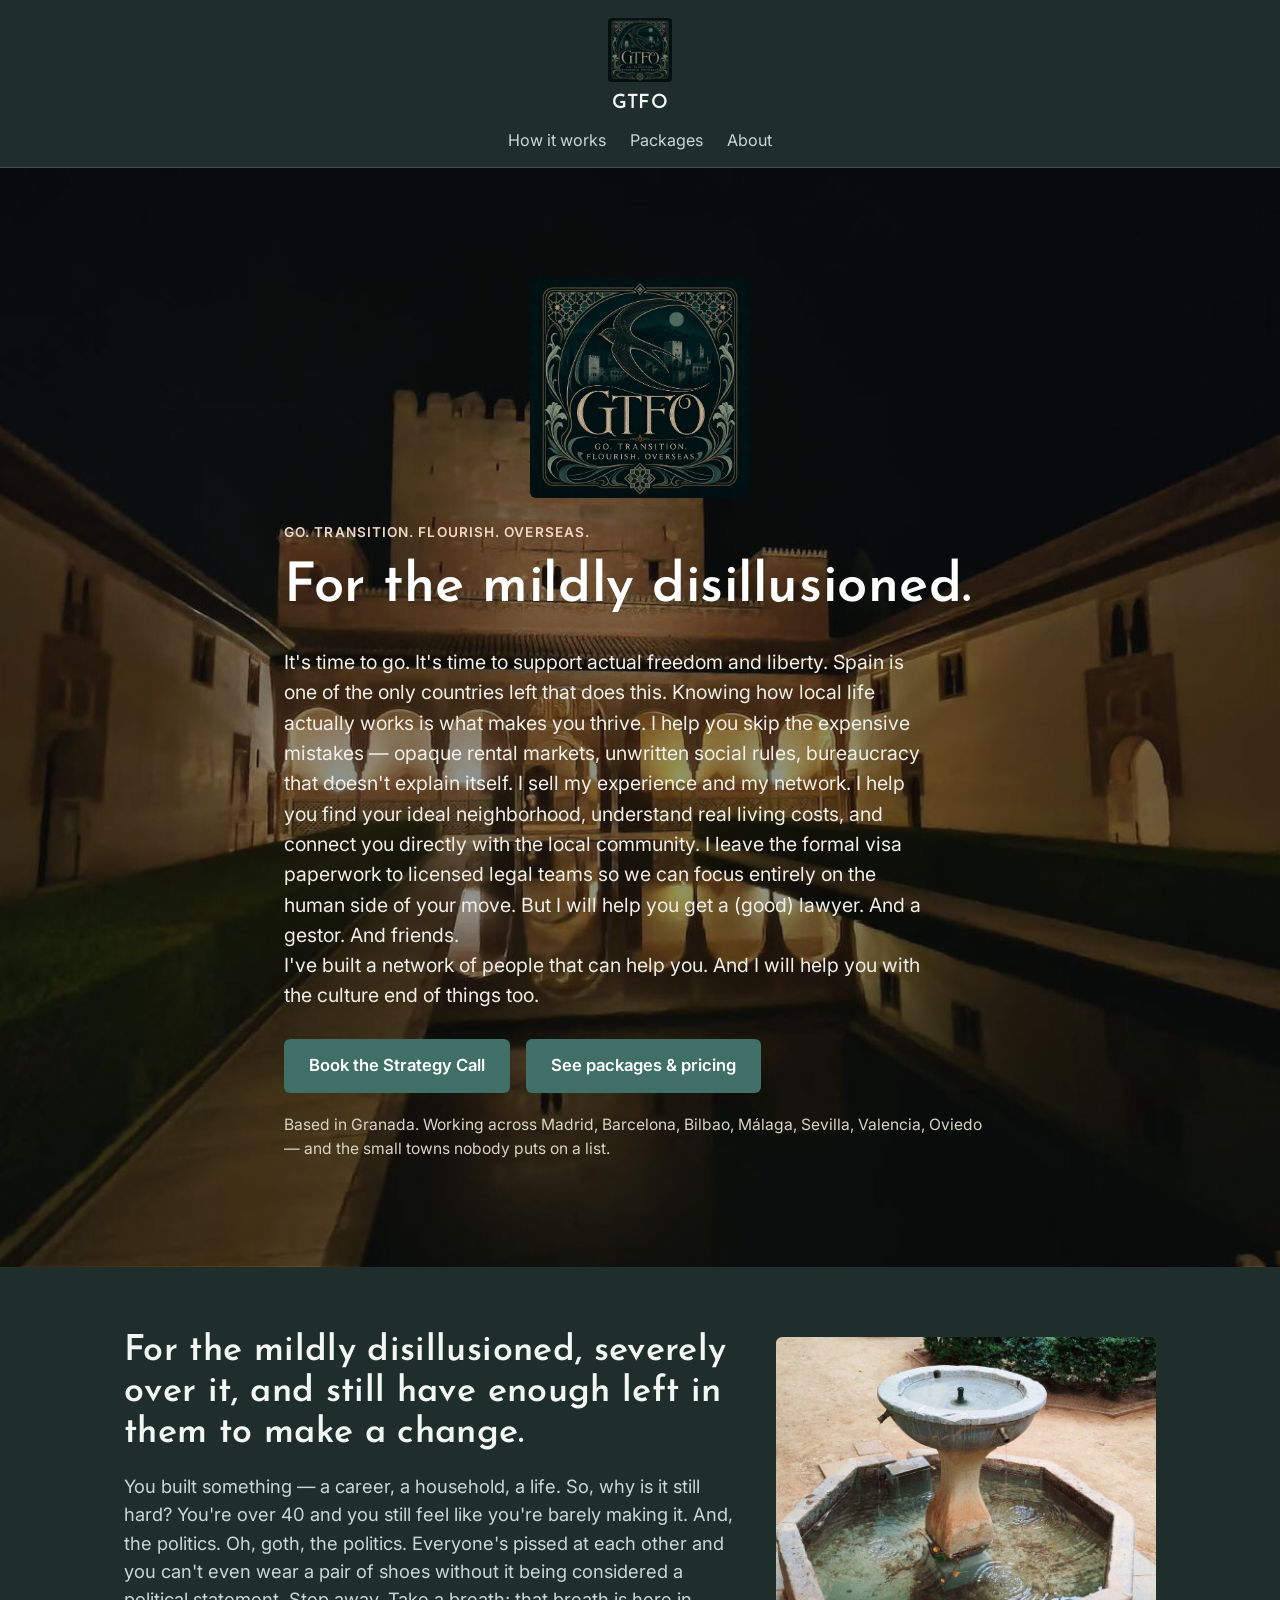
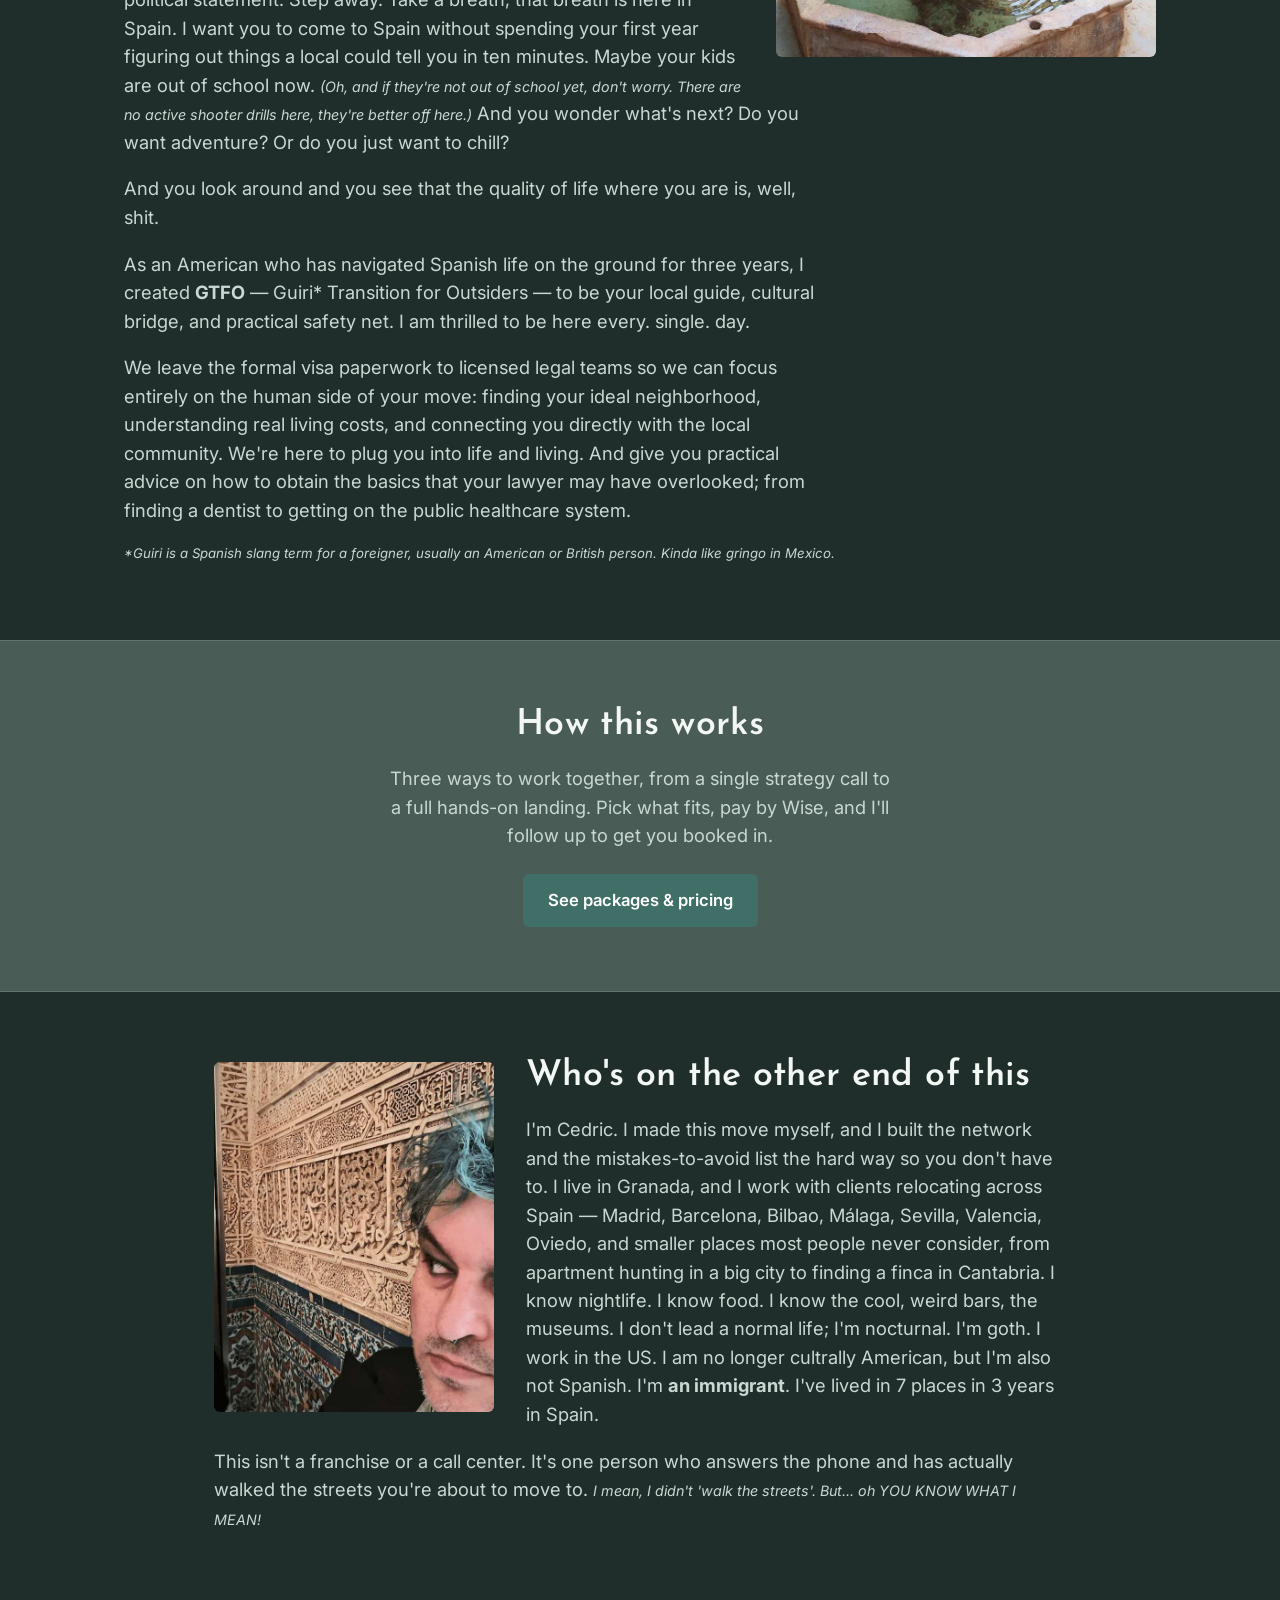
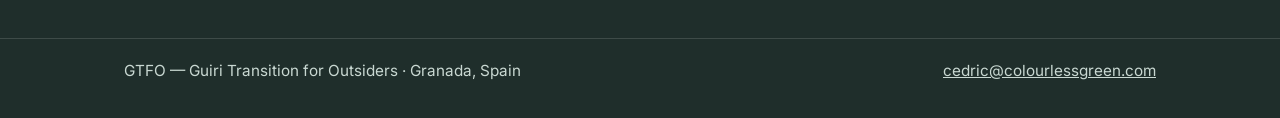
==== commit 26053c6c: "Fix broken header logo casing, remove stray duplicate CTAs, add scroll-margin for anchor nav, add ph" ====
--- a/index.html
+++ b/index.html
@@ -24,7 +24,6 @@
       <a href="#how-it-works">How it works</a>
       <a href="packages.html">Packages</a>
       <a href="#about">About</a>
-      <a href="https://calendly.com/vencejos" class="nav-cta" target="_blank" rel="noopener">Book a call</a>
     </nav>
   </div>
 </header>
@@ -74,10 +73,6 @@
       <p class="lede">I'm Cedric. I made this move myself, and I built the network and the mistakes-to-avoid list the hard way so you don't have to. I live in Granada, and I work with clients relocating across Spain — Madrid, Barcelona, Bilbao, Málaga, Sevilla, Valencia, Oviedo, and smaller places most people never consider, from apartment hunting in a big city to finding a finca in Cantabria. I know nightlife. I know food. I know the cool, weird bars, the museums. I don't lead a normal life; I'm nocturnal. I'm goth. I work in the US. I am no longer cultrally American, but I'm also not Spanish. I'm <strong> an immigrant</strong>. I've lived in 7 places in 3 years in Spain.</p>
       <p class="lede">This isn't a franchise or a call center. It's one person who answers the phone and has actually walked the streets you're about to move to. <span class="aside">I mean, I didn't 'walk the streets'. But... oh YOU KNOW WHAT I MEAN!</span></p>
     </div>
-       <div class="hero-actions">
-        <a href="packages.html" class="btn btn-primary" target="_blank" rel="noopener">Book the Strategy Call</a>
-        <a href="packages.html" class="btn btn-primary">See packages &amp; pricing</a>
-      </div>
   </section>
 
 
--- a/styles.css
+++ b/styles.css
@@ -93,6 +93,12 @@
   z-index: 10;
 }
 
+/* Sections navigated to via #anchor links need breathing room above them,
+   or the sticky header covers the heading when the browser scrolls there. */
+section[id] {
+  scroll-margin-top: 150px;
+}
+
 .header-inner {
   display: flex;
   flex-direction: column;
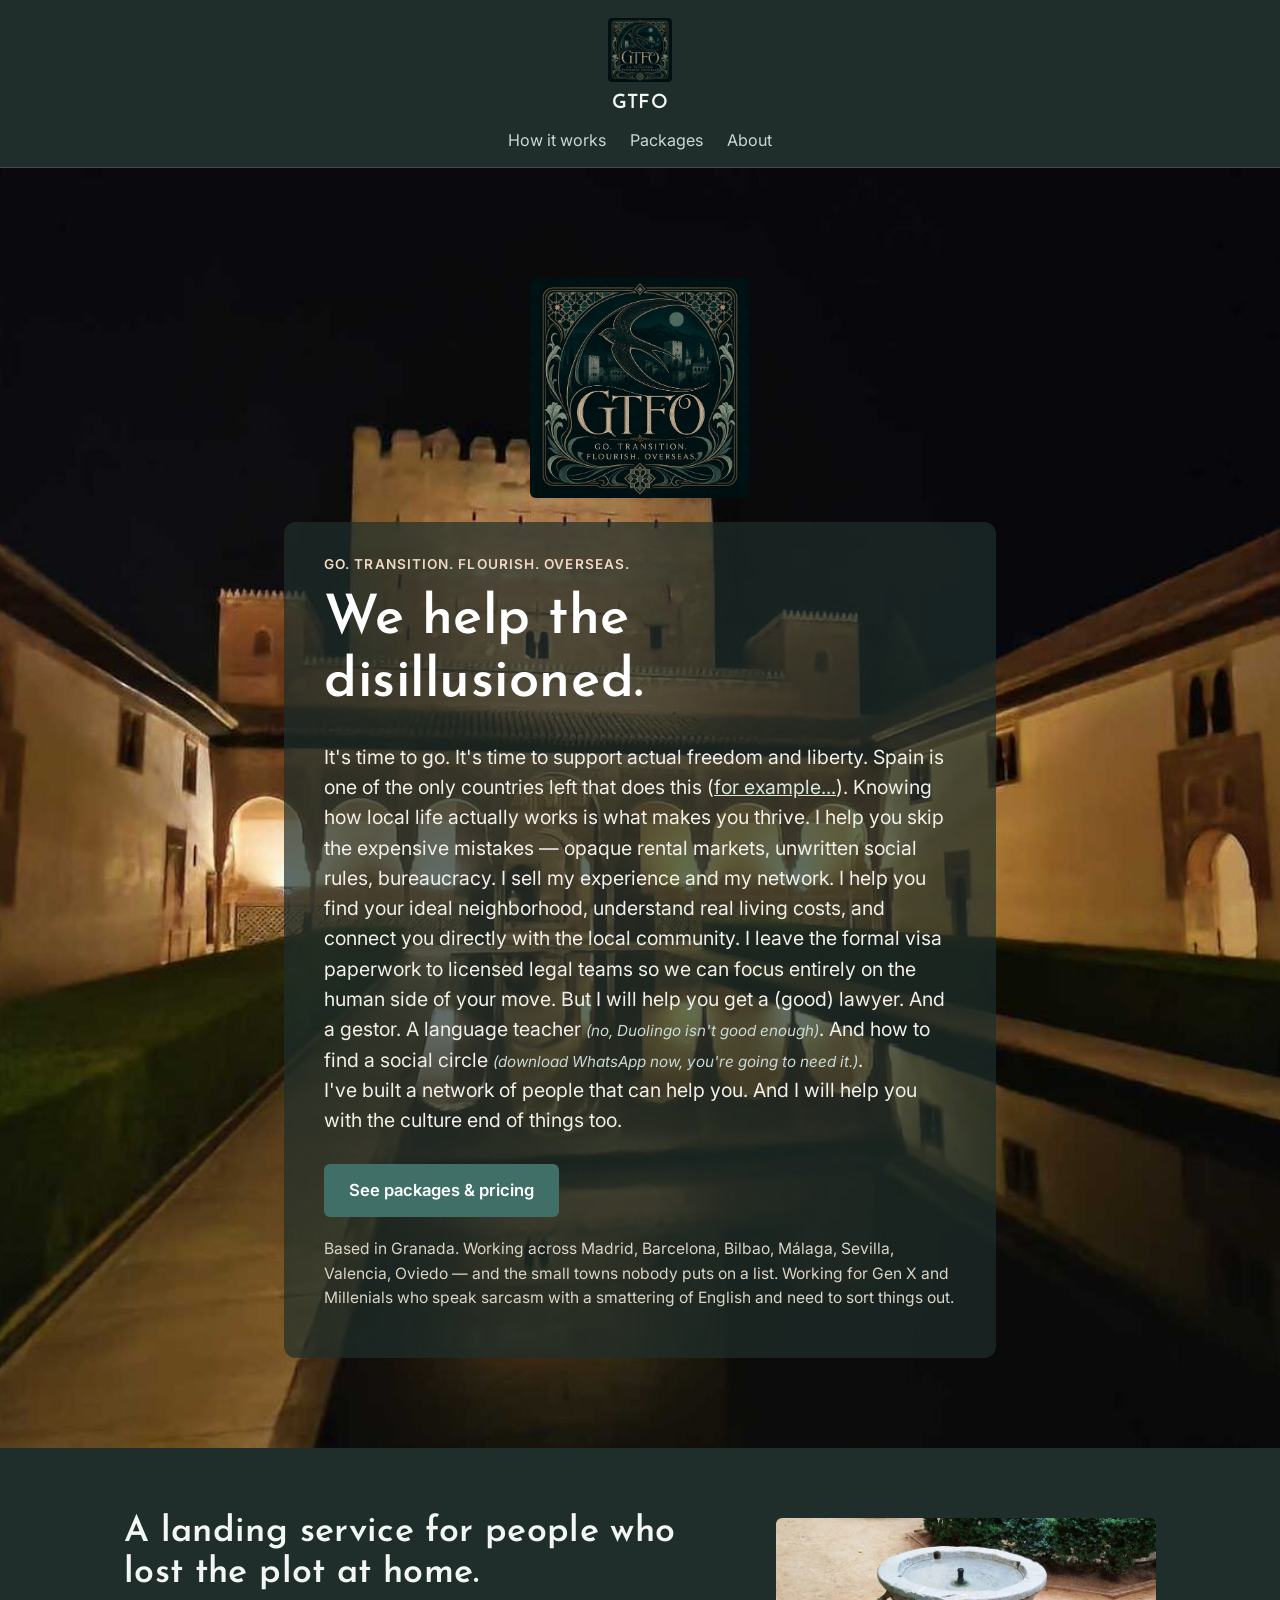
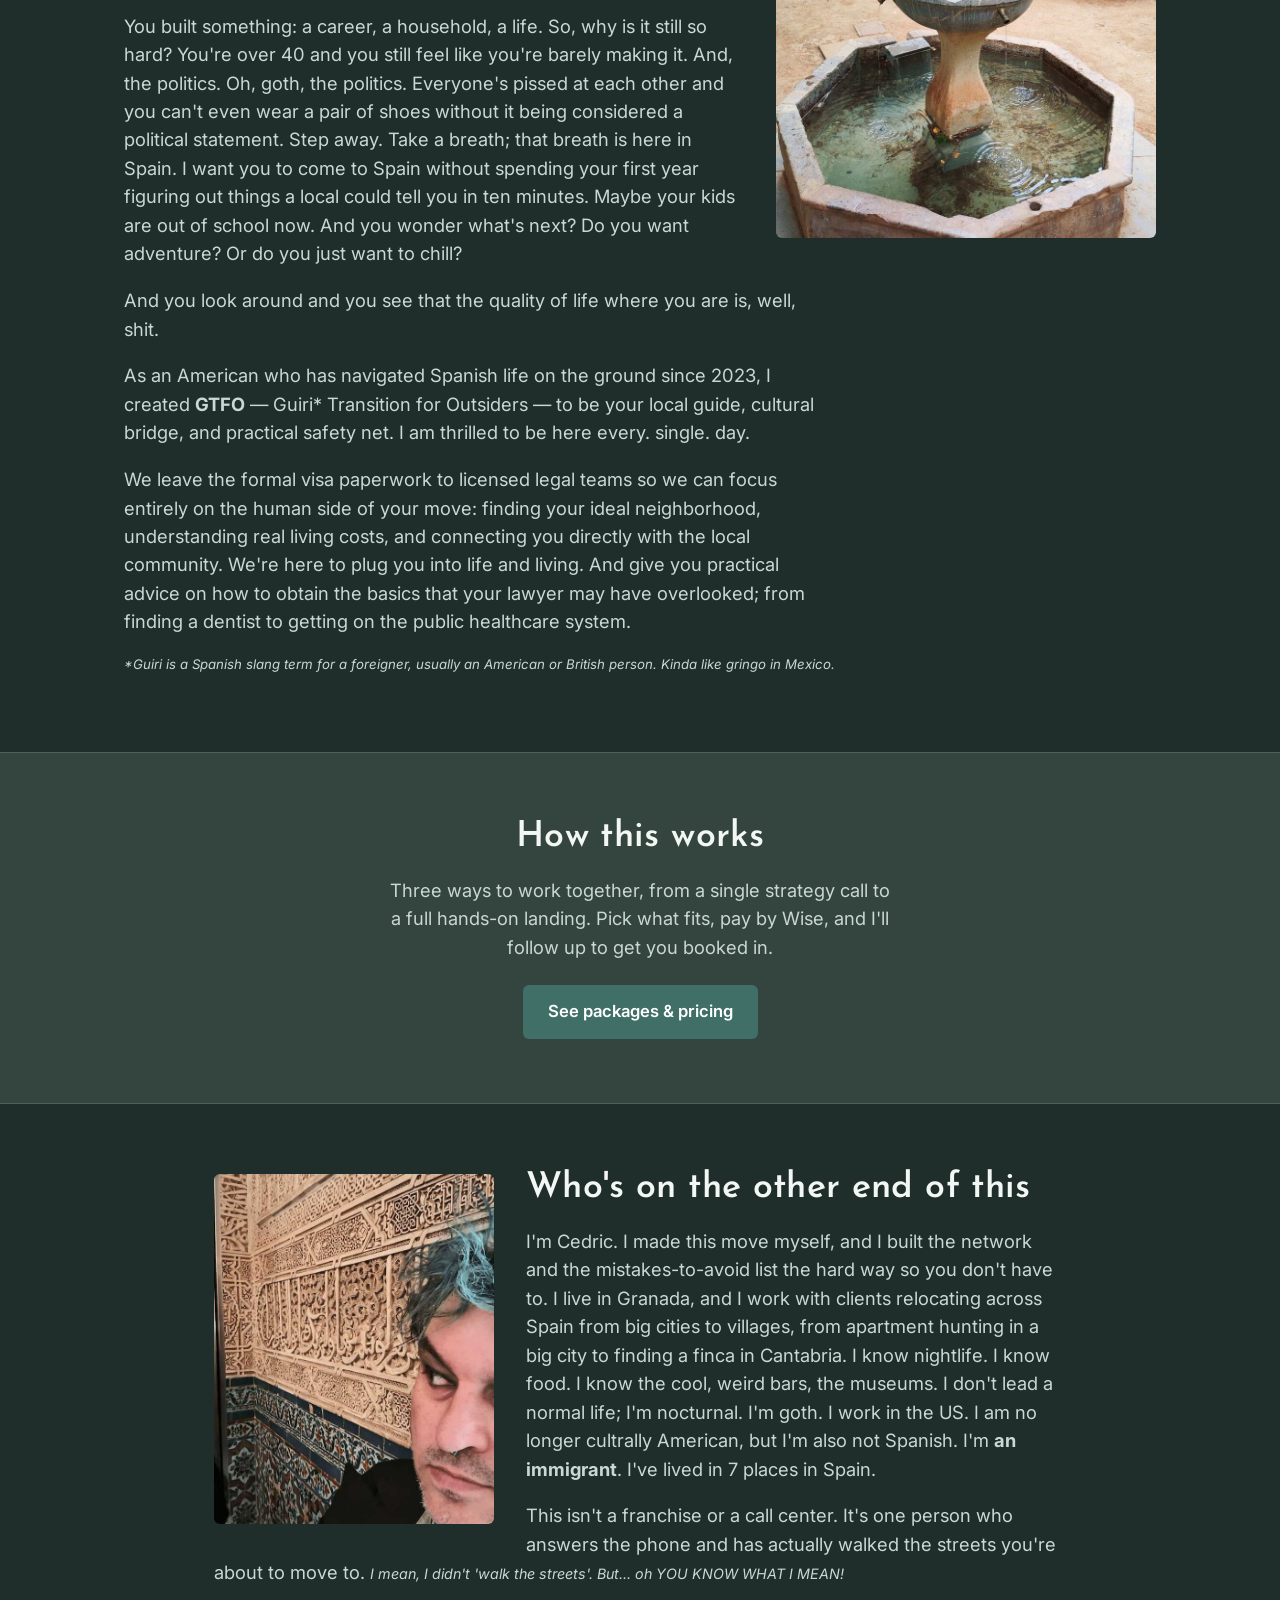
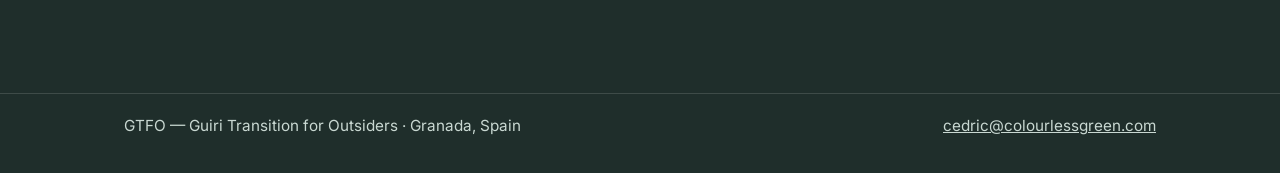
==== commit 9f923371: "Perfected wording and some style issues" ====
--- a/index.html
+++ b/index.html
@@ -30,19 +30,20 @@
 
 <main id="top">
 
-  <section class="hero" style="background-image: linear-gradient(rgba(10,14,13,0.45), rgba(10,14,13,0.45)), url('assets/hero-alhambra-night.jpg');">
+  <section class="hero" style="background-image: url('assets/hero-alhambra-night.jpg');">
     <div class="wrap hero-inner">
       <img src="assets/GTFOLogodk.png" alt="GTFO — Guiri Transition for Outsiders" class="hero-logo">
-      <p class="eyebrow">Go. Transition. Flourish. Overseas.</p>
-      <h1 id="headline-main">Move to Spain and integrate.</h1>
-      <p class="hero-sub">It's time to go. It's time to support actual freedom and liberty. Spain is one of the only countries left that does this. Knowing how local life actually works is what makes you thrive. I help you skip the expensive mistakes — opaque rental markets, unwritten social rules, bureaucracy that doesn't explain itself. I sell my experience and my network. I help you find your ideal neighborhood, understand real living costs, and connect you directly with the local community. I leave the formal visa paperwork to licensed legal teams so we can focus entirely on the human side of your move. But I will help you get a (good) lawyer. And a gestor. And friends.
-      <br>
-      I've built a network of people that can help you. And I will help you with the culture end of things too.</p>
-      <div class="hero-actions">
-        <a href="packages.html" class="btn btn-primary" target="_blank" rel="noopener">Book the Strategy Call</a>
-        <a href="packages.html" class="btn btn-primary">See packages &amp; pricing</a>
+      <div class="hero-panel">
+        <p class="eyebrow">Go. Transition. Flourish. Overseas.</p>
+        <h1 id="headline-main">Move to Spain and integrate.</h1>
+        <p class="hero-sub">It's time to go. It's time to support actual freedom and liberty. Spain is one of the only countries left that does this (<a href="https://www.equaldex.com/region/spain" target="_blank">for example...</a>). Knowing how local life actually works is what makes you thrive. I help you skip the expensive mistakes — opaque rental markets, unwritten social rules, bureaucracy. I sell my experience and my network. I help you find your ideal neighborhood, understand real living costs, and connect you directly with the local community. I leave the formal visa paperwork to licensed legal teams so we can focus entirely on the human side of your move. But I will help you get a (good) lawyer. And a gestor. A language teacher <span class="aside">(no, Duolingo isn't good enough)</span>. And how to find a social circle <span class="aside"> (download WhatsApp now, you're going to need it.)</span>.
+        <br>
+        I've built a network of people that can help you. And I will help you with the culture end of things too.</p>
+        <div class="hero-actions">
+          <a href="packages.html" class="btn btn-primary">See packages &amp; pricing</a>
+        </div>
+        <p class="hero-note">Based in Granada. Working across Madrid, Barcelona, Bilbao, Málaga, Sevilla, Valencia, Oviedo — and the small towns nobody puts on a list. Working for Gen X and Millenials who speak sarcasm with a smattering of English and need to sort things out.</p>
       </div>
-      <p class="hero-note">Based in Granada. Working across Madrid, Barcelona, Bilbao, Málaga, Sevilla, Valencia, Oviedo — and the small towns nobody puts on a list.</p>
     </div>
   </section>
 
@@ -50,9 +51,9 @@
     <div class="wrap who-its-for-inner">
       <img src="assets/garden-fountain.jpg" alt="A quiet courtyard garden and fountain in Granada" class="who-its-for-img">
       <H2  id="headline-sub"></H2>
-      <p class="lede">You built something — a career, a household, a life. So, why is it still hard? You're over 40 and you still feel like you're barely making it. And, the politics. Oh, goth, the politics. Everyone's pissed at each other and you can't even wear a pair of shoes without it being considered a political statement. Step away. Take a breath; that breath is here in Spain. I want you to come to Spain without spending your first year figuring out things a local could tell you in ten minutes. Maybe your kids are out of school now. <span class="aside">(Oh, and if they're not out of school yet, don't worry. There are no active shooter drills here, they're better off here.)</span> And you wonder what's next? Do you want adventure? Or do you just want to chill?</p>
+      <p class="lede">You built something: a career, a household, a life. So, why is it still so hard? You're over 40 and you still feel like you're barely making it. And, the politics. Oh, goth, the politics. Everyone's pissed at each other and you can't even wear a pair of shoes without it being considered a political statement. Step away. Take a breath; that breath is here in Spain. I want you to come to Spain without spending your first year figuring out things a local could tell you in ten minutes. Maybe your kids are out of school now. And you wonder what's next? Do you want adventure? Or do you just want to chill?</p>
       <p class="lede">And you look around and you see that the quality of life where you are is, well, shit.</p>
-      <p class="lede">As an American who has navigated Spanish life on the ground for three years, I created <strong>GTFO</strong> — Guiri* Transition for Outsiders — to be your local guide, cultural bridge, and practical safety net. I am thrilled to be here every. single. day.</p>
+      <p class="lede">As an American who has navigated Spanish life on the ground since 2023, I created <strong>GTFO</strong> — Guiri* Transition for Outsiders — to be your local guide, cultural bridge, and practical safety net. I am thrilled to be here every. single. day.</p>
       <p class="lede">We leave the formal visa paperwork to licensed legal teams so we can focus entirely on the human side of your move: finding your ideal neighborhood, understanding real living costs, and connecting you directly with the local community. We're here to plug you into life and living. And give you practical advice on how to obtain the basics that your lawyer may have overlooked; from finding a dentist to getting on the public healthcare system.</p>
       <p class="aside">*Guiri is a Spanish slang term for a foreigner, usually an American or British person. Kinda like gringo in Mexico.</p>
     </div>
@@ -70,7 +71,7 @@
     <div class="wrap about-inner">
       <img src="assets/about-founder.jpg" alt="Cedric, founder of Vecinos de Vencejos, at the Alhambra in Granada" class="about-photo">
       <h2>Who's on the other end of this</h2>
-      <p class="lede">I'm Cedric. I made this move myself, and I built the network and the mistakes-to-avoid list the hard way so you don't have to. I live in Granada, and I work with clients relocating across Spain — Madrid, Barcelona, Bilbao, Málaga, Sevilla, Valencia, Oviedo, and smaller places most people never consider, from apartment hunting in a big city to finding a finca in Cantabria. I know nightlife. I know food. I know the cool, weird bars, the museums. I don't lead a normal life; I'm nocturnal. I'm goth. I work in the US. I am no longer cultrally American, but I'm also not Spanish. I'm <strong> an immigrant</strong>. I've lived in 7 places in 3 years in Spain.</p>
+      <p class="lede">I'm Cedric. I made this move myself, and I built the network and the mistakes-to-avoid list the hard way so you don't have to. I live in Granada, and I work with clients relocating across Spain from big cities to villages, from apartment hunting in a big city to finding a finca in Cantabria. I know nightlife. I know food. I know the cool, weird bars, the museums. I don't lead a normal life; I'm nocturnal. I'm goth. I work in the US. I am no longer cultrally American, but I'm also not Spanish. I'm <strong> an immigrant</strong>. I've lived in 7 places in Spain.</p>
       <p class="lede">This isn't a franchise or a call center. It's one person who answers the phone and has actually walked the streets you're about to move to. <span class="aside">I mean, I didn't 'walk the streets'. But... oh YOU KNOW WHAT I MEAN!</span></p>
     </div>
   </section>
--- a/styles.css
+++ b/styles.css
@@ -1,14 +1,10 @@
 :root {
   /* Dark theme: page background is the darkest teal, section-alt is a
      mid teal panel, and text runs light-on-dark throughout. */
-  --ink: #f3f7f3;        /* primary text (was the light "paper" value) */
-  --ink-soft: #c9d8d2;    /* muted/secondary text — a new tone, not a literal
-                             reuse of the old paper-alt, since paper and
-                             paper-alt were too close in lightness to work
-                             as a text pair (not enough contrast between
-                             body text and muted text) */
-  --paper: #1f2e2b;       /* page background (was the dark "ink" value) */
-  --paper-alt: #4a5c56;   /* alternating section background */
+  --text: #f3f7f3;        /* primary text */
+  --text-soft: #c9d8d2;    /* muted/secondary text */
+  --bg: #1f2e2b;           /* page background, darkest teal */
+  --bg-alt: #4a5c56;       /* alternating section background */
   --line: rgba(255, 255, 255, 0.14);
   --accent: #3f6f66;
   --accent-dark: #2a4640;
@@ -25,23 +21,25 @@
 body {
   position: relative;
   margin: 0;
-  background: var(--paper);
-  color: var(--ink);
+  background: var(--bg);
+  color: var(--text);
   font-family: 'Inter', system-ui, -apple-system, sans-serif;
   line-height: 1.55;
 }
 
-/* Whole-page watermark — fixed behind all content, only visible where a
-   section doesn't set its own background color. */
+/* Whole-page watermark. Absolutely positioned against body (which is the
+   containing block, since it's position:relative above) rather than fixed
+   to the viewport — so it scrolls along with the page and tiles down the
+   full height of the content instead of just sitting static near the top. */
 body::before {
   content: "";
   position: fixed;
   inset: 0;
   background-image: url('assets/GTFO Background.png');
-  background-repeat: no-repeat;
+  background-repeat: repeat-y;
   background-position: top center;
-  background-size: 620px auto;
-  opacity: 0.14;
+  background-size: 900px auto;
+  opacity: 0.16;
   pointer-events: none;
   z-index: 0;
 }
@@ -55,8 +53,8 @@
 
 @media (max-width: 640px) {
   body::before {
-    background-size: 320px auto;
-    opacity: 0.09;
+    background-size: 480px auto;
+    opacity: 0.1;
   }
 }
 
@@ -64,7 +62,7 @@
   font-family: 'Josefin Sans', 'Century Gothic', sans-serif;
   letter-spacing: 0.01em;
   font-weight: 600;
-  color: var(--ink);
+  color: var(--text);
   line-height: 1.15;
   margin: 0 0 0.5em;
 }
@@ -87,7 +85,7 @@
 
 .site-header {
   border-bottom: 1px solid var(--line);
-  background: var(--paper);
+  background: var(--bg);
   position: sticky;
   top: 0;
   z-index: 10;
@@ -114,7 +112,7 @@
   align-items: center;
   gap: 6px;
   text-decoration: none;
-  color: var(--ink);
+  color: var(--text);
 }
 
 .brand-mark {
@@ -139,11 +137,11 @@
 }
 
 .site-nav a {
-  color: var(--ink-soft);
+  color: var(--text-soft);
   text-decoration: none;
 }
 
-.site-nav a:hover { color: var(--ink); }
+.site-nav a:hover { color: var(--text); }
 
 .nav-cta {
   background: var(--accent);
@@ -160,11 +158,23 @@
   padding: 110px 0 90px;
   background-size: cover;
   background-position: center;
-  background-color: var(--paper);
+  background-color: var(--bg);
 }
 
 .hero-inner {
   max-width: 760px;
+}
+
+.hero-panel {
+  background: rgba(31, 46, 43, 0.7);
+  border-radius: 12px;
+  padding: 32px 40px;
+}
+
+@media (max-width: 640px) {
+  .hero-panel {
+    padding: 24px 20px;
+  }
 }
 
 .hero-logo {
@@ -339,10 +349,10 @@
 .btn-primary:hover { background: var(--accent-dark); }
 
 .btn-ghost {
-  color: var(--ink);
+  color: var(--text);
   border-color: var(--line);
 }
-.btn-ghost:hover { border-color: var(--ink-soft); }
+.btn-ghost:hover { border-color: var(--text-soft); }
 
 .btn-outline {
   color: var(--accent-soft);
@@ -362,14 +372,14 @@
 }
 
 .section-alt {
-  background: var(--paper-alt);
+  background: rgba(74, 92, 86, 0.5);
   border-top: 1px solid var(--line);
   border-bottom: 1px solid var(--line);
 }
 
 .lede {
   font-size: 1.08rem;
-  color: var(--ink-soft);
+  color: var(--text-soft);
   max-width: 700px;
 }
 
@@ -377,7 +387,7 @@
 
 .aside {
   font-size: 0.78em;
-  color: var(--ink-soft);
+  color: var(--text-soft);
   font-style: italic;
 }
 
@@ -401,7 +411,7 @@
 }
 
 .tier {
-  background: var(--paper);
+  background: var(--bg);
   border: 1px solid var(--line);
   border-radius: var(--radius);
   padding: 28px 24px;
@@ -438,18 +448,18 @@
 .tier-price span {
   font-size: 0.9rem;
   font-weight: 500;
-  color: var(--ink-soft);
+  color: var(--text-soft);
 }
 
 .tier-desc {
-  color: var(--ink-soft);
+  color: var(--text-soft);
   font-size: 0.97rem;
 }
 
 .tier ul {
   padding-left: 20px;
   margin: 0 0 20px;
-  color: var(--ink-soft);
+  color: var(--text-soft);
   font-size: 0.95rem;
 }
 
@@ -515,7 +525,7 @@
   font-family: 'Inter', sans-serif;
   font-size: 0.9rem;
   font-style: normal;
-  color: var(--ink-soft);
+  color: var(--text-soft);
 }
 
 /* Footer */
@@ -532,11 +542,11 @@
   flex-wrap: wrap;
   gap: 8px;
   font-size: 0.9rem;
-  color: var(--ink-soft);
+  color: var(--text-soft);
 }
 
 .footer-inner a {
-  color: var(--ink-soft);
+  color: var(--text-soft);
 }
 
 /* Packages page */
@@ -549,7 +559,7 @@
 .packages-hero .hero-sub {
   max-width: 600px;
   margin: 0 auto;
-  color: var(--ink-soft);
+  color: var(--text-soft);
 }
 
 .packages-hero .eyebrow {
@@ -574,7 +584,7 @@
 .wise-note {
   margin: 28px 0 0;
   font-size: 0.85rem;
-  color: var(--ink-soft);
+  color: var(--text-soft);
   text-align: center;
 }
 
@@ -598,7 +608,7 @@
   font-size: 0.95rem;
   font-weight: 400;
   margin: 8px 0 0 !important;
-  color: var(--ink);
+  color: var(--text);
 }
 
 .radio-label input { width: auto; }
